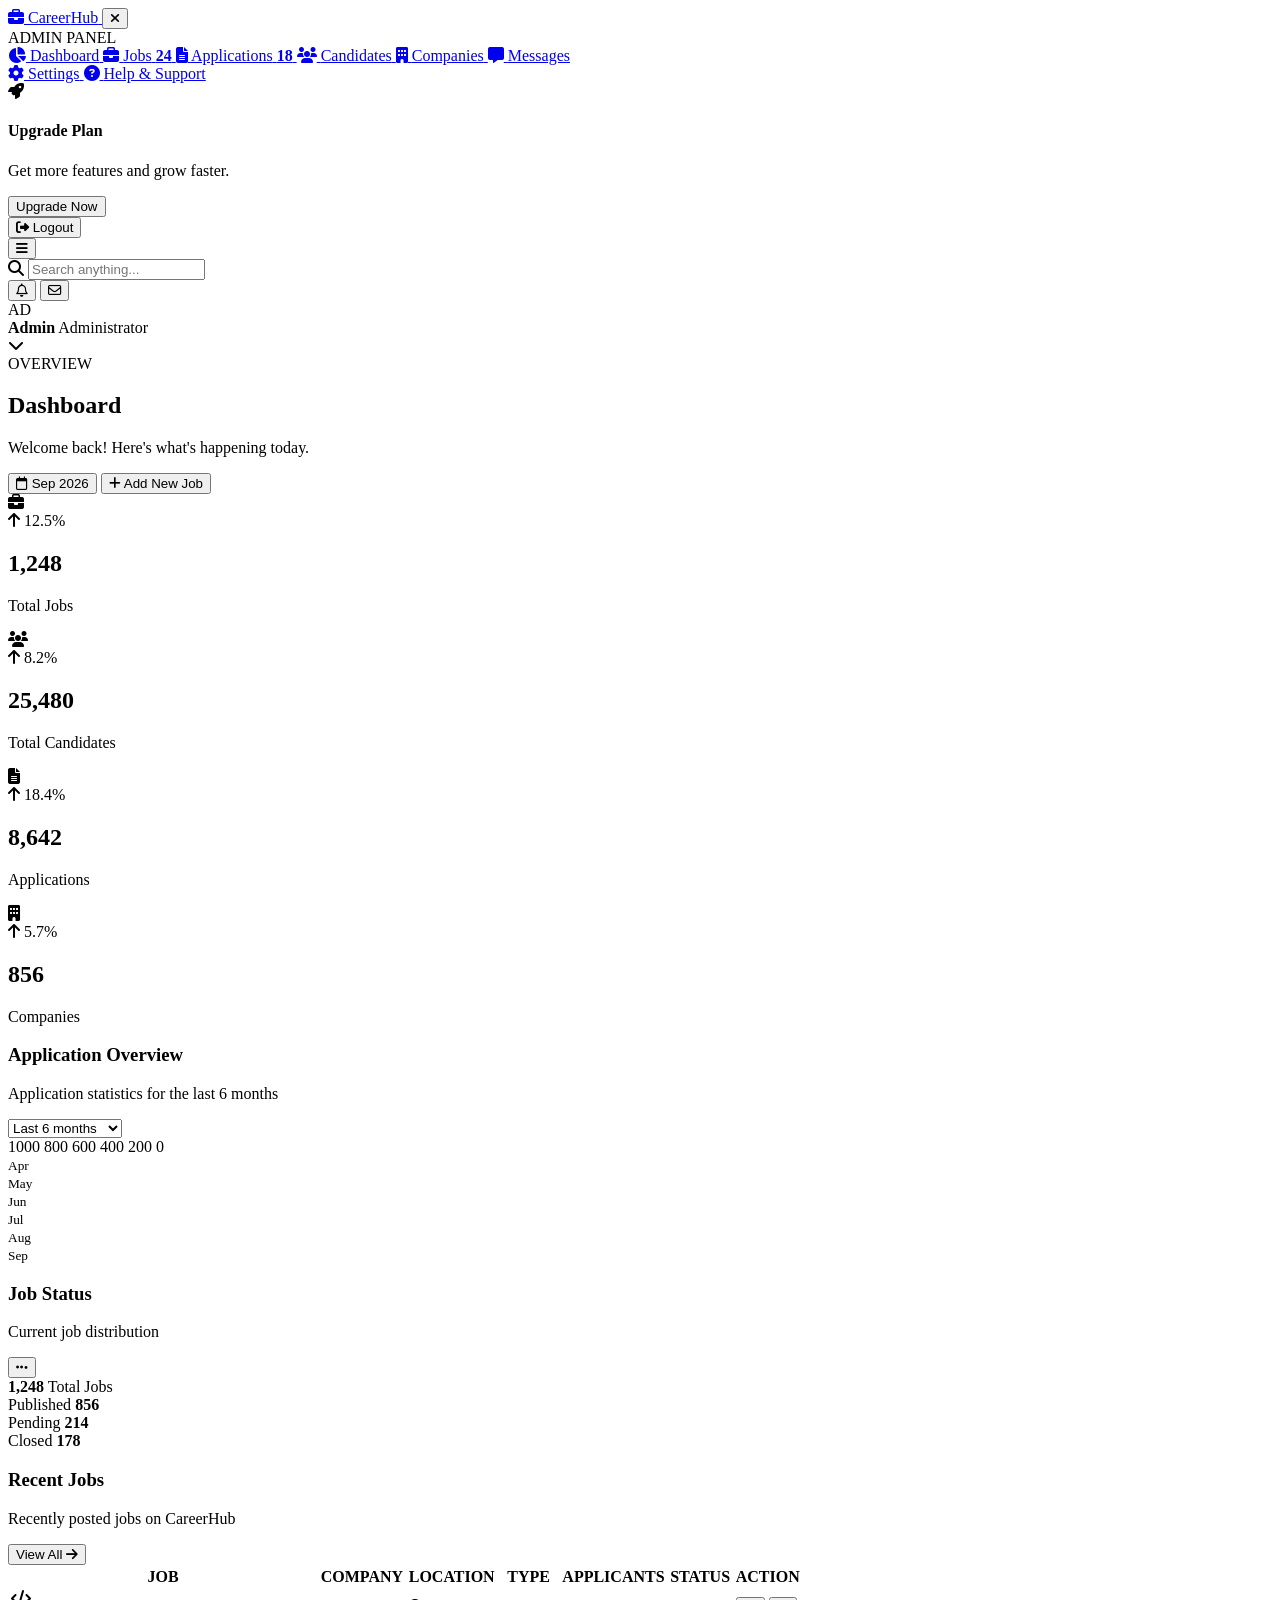
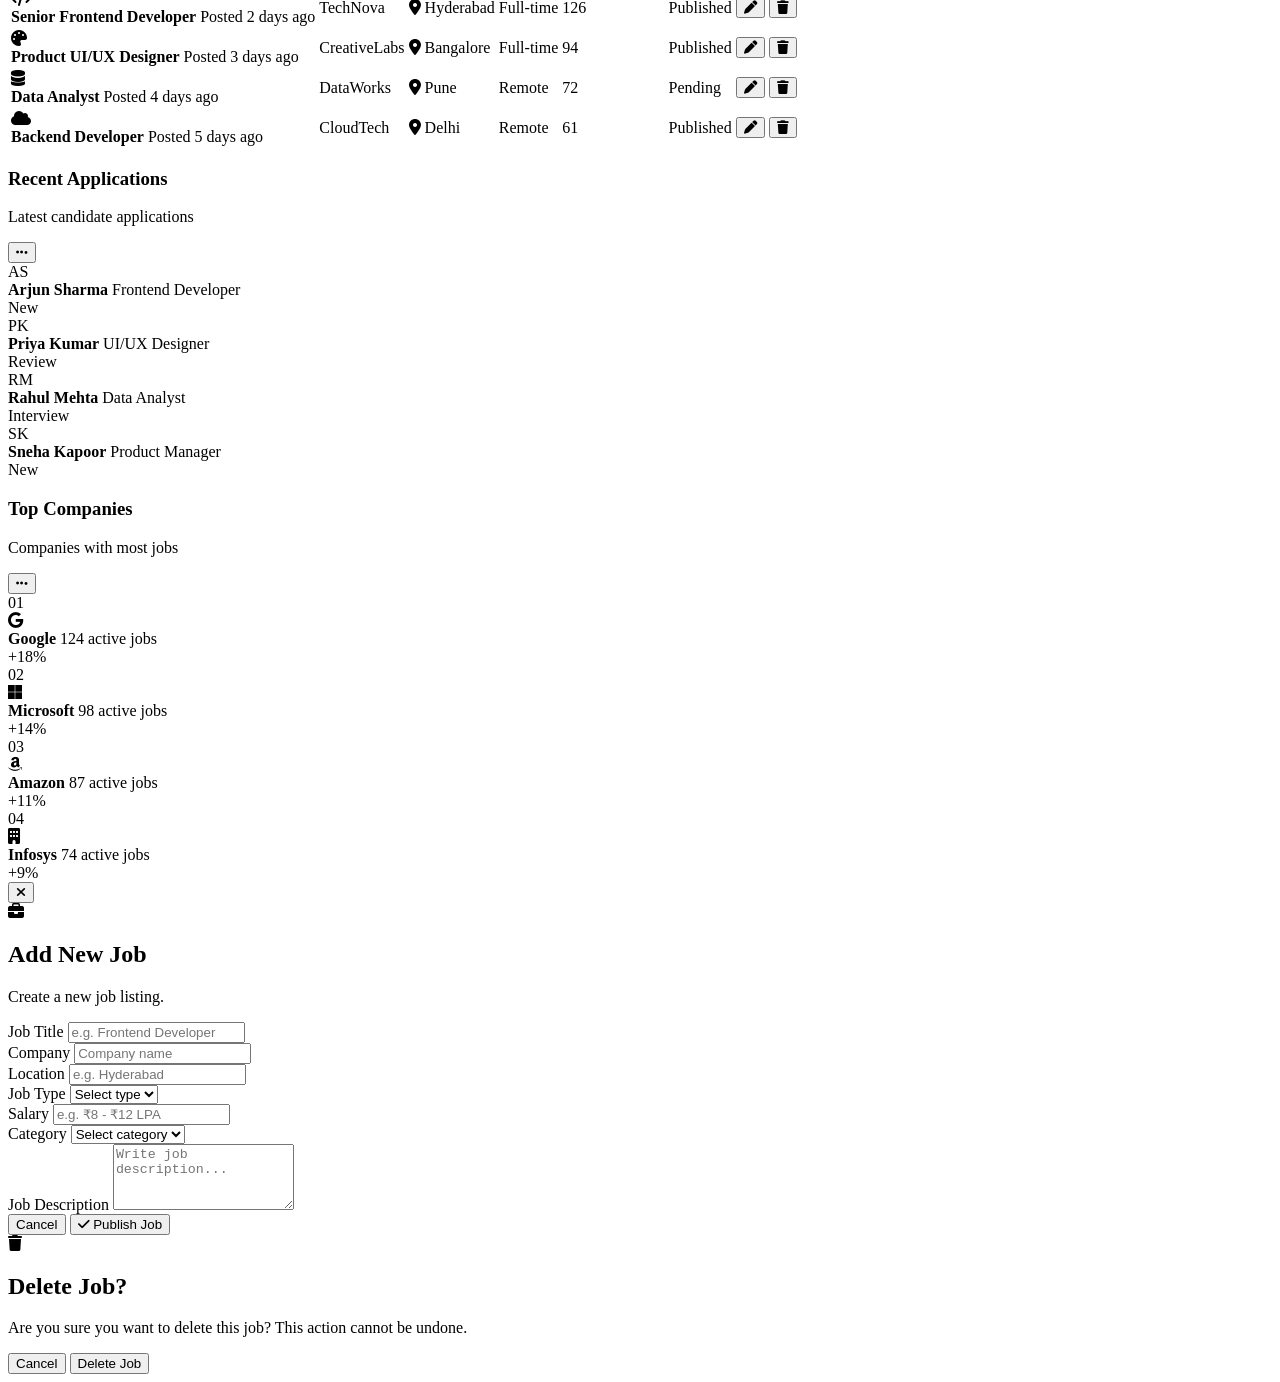
==== admin/index.html @ 3690ae1c "Create index.html Ad" ====
<!DOCTYPE html>
<html lang="en">
<head>
    <meta charset="UTF-8">
    <meta name="viewport" content="width=device-width, initial-scale=1.0">

    <title>CareerHub - Admin Panel</title>

    <link rel="stylesheet" href="admin.css">

    <link rel="preconnect" href="https://fonts.googleapis.com">
    <link rel="preconnect" href="https://fonts.gstatic.com" crossorigin>
    <link href="https://fonts.googleapis.com/css2?family=Inter:wght@400;500;600;700;800&display=swap" rel="stylesheet">

    <link rel="stylesheet"
          href="https://cdnjs.cloudflare.com/ajax/libs/font-awesome/6.5.2/css/all.min.css">
</head>

<body>

    <!-- SIDEBAR OVERLAY -->
    <div class="sidebar-overlay" id="sidebarOverlay"></div>

    <!-- ================= SIDEBAR ================= -->
    <aside class="sidebar" id="sidebar">

        <div class="sidebar-logo">
            <a href="#" class="logo">
                <span class="logo-icon">
                    <i class="fa-solid fa-briefcase"></i>
                </span>
                Career<span>Hub</span>
            </a>

            <button class="sidebar-close" id="sidebarClose">
                <i class="fa-solid fa-xmark"></i>
            </button>
        </div>

        <div class="admin-label">
            ADMIN PANEL
        </div>

        <nav class="sidebar-nav">

            <a href="#dashboard" class="nav-item active">
                <i class="fa-solid fa-chart-pie"></i>
                <span>Dashboard</span>
            </a>

            <a href="#jobs" class="nav-item">
                <i class="fa-solid fa-briefcase"></i>
                <span>Jobs</span>
                <b>24</b>
            </a>

            <a href="#applications" class="nav-item">
                <i class="fa-solid fa-file-lines"></i>
                <span>Applications</span>
                <b class="notification-count">18</b>
            </a>

            <a href="#candidates" class="nav-item">
                <i class="fa-solid fa-users"></i>
                <span>Candidates</span>
            </a>

            <a href="#companies" class="nav-item">
                <i class="fa-solid fa-building"></i>
                <span>Companies</span>
            </a>

            <a href="#messages" class="nav-item">
                <i class="fa-solid fa-message"></i>
                <span>Messages</span>
            </a>

            <div class="nav-divider"></div>

            <a href="#settings" class="nav-item">
                <i class="fa-solid fa-gear"></i>
                <span>Settings</span>
            </a>

            <a href="#" class="nav-item">
                <i class="fa-solid fa-circle-question"></i>
                <span>Help & Support</span>
            </a>

        </nav>

        <div class="sidebar-bottom">

            <div class="upgrade-card">
                <div class="upgrade-icon">
                    <i class="fa-solid fa-rocket"></i>
                </div>

                <h4>Upgrade Plan</h4>
                <p>Get more features and grow faster.</p>

                <button>Upgrade Now</button>
            </div>

            <button class="logout-btn" id="logoutBtn">
                <i class="fa-solid fa-right-from-bracket"></i>
                Logout
            </button>

        </div>

    </aside>


    <!-- ================= MAIN ================= -->
    <main class="main-content">

        <!-- TOPBAR -->
        <header class="topbar">

            <button class="menu-btn" id="menuBtn">
                <i class="fa-solid fa-bars"></i>
            </button>

            <div class="topbar-search">
                <i class="fa-solid fa-magnifying-glass"></i>
                <input
                    type="text"
                    id="globalSearch"
                    placeholder="Search anything...">
            </div>

            <div class="topbar-actions">

                <button class="icon-btn">
                    <i class="fa-regular fa-bell"></i>
                    <span class="notification-dot"></span>
                </button>

                <button class="icon-btn">
                    <i class="fa-regular fa-envelope"></i>
                </button>

                <div class="admin-profile">

                    <div class="admin-avatar">
                        AD
                    </div>

                    <div class="admin-info">
                        <strong>Admin</strong>
                        <span>Administrator</span>
                    </div>

                    <i class="fa-solid fa-chevron-down"></i>

                </div>

            </div>

        </header>


        <!-- ================= DASHBOARD ================= -->
        <section class="dashboard-page" id="dashboard">

            <div class="page-heading">

                <div>
                    <span class="page-label">OVERVIEW</span>
                    <h1>Dashboard</h1>
                    <p>Welcome back! Here's what's happening today.</p>
                </div>

                <div class="heading-actions">
                    <button class="outline-btn">
                        <i class="fa-regular fa-calendar"></i>
                        Sep 2026
                    </button>

                    <button class="primary-btn" id="addJobBtn">
                        <i class="fa-solid fa-plus"></i>
                        Add New Job
                    </button>
                </div>

            </div>


            <!-- ================= STATS ================= -->
            <div class="stats-grid">

                <div class="stat-card">

                    <div class="stat-top">
                        <div class="stat-icon purple">
                            <i class="fa-solid fa-briefcase"></i>
                        </div>

                        <span class="growth positive">
                            <i class="fa-solid fa-arrow-up"></i>
                            12.5%
                        </span>
                    </div>

                    <h2 id="totalJobs">1,248</h2>
                    <p>Total Jobs</p>

                    <div class="stat-progress">
                        <span style="width: 75%;"></span>
                    </div>

                </div>


                <div class="stat-card">

                    <div class="stat-top">
                        <div class="stat-icon blue">
                            <i class="fa-solid fa-users"></i>
                        </div>

                        <span class="growth positive">
                            <i class="fa-solid fa-arrow-up"></i>
                            8.2%
                        </span>
                    </div>

                    <h2>25,480</h2>
                    <p>Total Candidates</p>

                    <div class="stat-progress">
                        <span style="width: 68%;"></span>
                    </div>

                </div>


                <div class="stat-card">

                    <div class="stat-top">
                        <div class="stat-icon orange">
                            <i class="fa-solid fa-file-lines"></i>
                        </div>

                        <span class="growth positive">
                            <i class="fa-solid fa-arrow-up"></i>
                            18.4%
                        </span>
                    </div>

                    <h2>8,642</h2>
                    <p>Applications</p>

                    <div class="stat-progress">
                        <span style="width: 82%;"></span>
                    </div>

                </div>


                <div class="stat-card">

                    <div class="stat-top">
                        <div class="stat-icon green">
                            <i class="fa-solid fa-building"></i>
                        </div>

                        <span class="growth positive">
                            <i class="fa-solid fa-arrow-up"></i>
                            5.7%
                        </span>
                    </div>

                    <h2>856</h2>
                    <p>Companies</p>

                    <div class="stat-progress">
                        <span style="width: 58%;"></span>
                    </div>

                </div>

            </div>


            <!-- ================= ANALYTICS ================= -->
            <div class="analytics-grid">

                <div class="panel chart-panel">

                    <div class="panel-header">

                        <div>
                            <h3>Application Overview</h3>
                            <p>Application statistics for the last 6 months</p>
                        </div>

                        <select id="chartFilter">
                            <option>Last 6 months</option>
                            <option>Last 12 months</option>
                            <option>This year</option>
                        </select>

                    </div>

                    <div class="chart">

                        <div class="chart-y">
                            <span>1000</span>
                            <span>800</span>
                            <span>600</span>
                            <span>400</span>
                            <span>200</span>
                            <span>0</span>
                        </div>

                        <div class="chart-area">

                            <div class="chart-lines">
                                <span></span>
                                <span></span>
                                <span></span>
                                <span></span>
                                <span></span>
                                <span></span>
                            </div>

                            <div class="bars">

                                <div class="bar-group">
                                    <div class="bar" style="height: 42%;"></div>
                                    <small>Apr</small>
                                </div>

                                <div class="bar-group">
                                    <div class="bar" style="height: 57%;"></div>
                                    <small>May</small>
                                </div>

                                <div class="bar-group">
                                    <div class="bar" style="height: 48%;"></div>
                                    <small>Jun</small>
                                </div>

                                <div class="bar-group">
                                    <div class="bar" style="height: 72%;"></div>
                                    <small>Jul</small>
                                </div>

                                <div class="bar-group">
                                    <div class="bar" style="height: 66%;"></div>
                                    <small>Aug</small>
                                </div>

                                <div class="bar-group">
                                    <div class="bar active-bar" style="height: 84%;"></div>
                                    <small>Sep</small>
                                </div>

                            </div>

                        </div>

                    </div>

                </div>


                <!-- JOB STATUS -->
                <div class="panel status-panel">

                    <div class="panel-header">
                        <div>
                            <h3>Job Status</h3>
                            <p>Current job distribution</p>
                        </div>

                        <button class="more-btn">
                            <i class="fa-solid fa-ellipsis"></i>
                        </button>
                    </div>

                    <div class="donut-wrapper">

                        <div class="donut">
                            <div class="donut-center">
                                <strong>1,248</strong>
                                <span>Total Jobs</span>
                            </div>
                        </div>

                    </div>

                    <div class="status-list">

                        <div>
                            <span>
                                <i class="status-dot published"></i>
                                Published
                            </span>
                            <strong>856</strong>
                        </div>

                        <div>
                            <span>
                                <i class="status-dot pending"></i>
                                Pending
                            </span>
                            <strong>214</strong>
                        </div>

                        <div>
                            <span>
                                <i class="status-dot closed"></i>
                                Closed
                            </span>
                            <strong>178</strong>
                        </div>

                    </div>

                </div>

            </div>


            <!-- ================= RECENT JOBS ================= -->
            <div class="panel recent-jobs" id="jobs">

                <div class="panel-header">

                    <div>
                        <h3>Recent Jobs</h3>
                        <p>Recently posted jobs on CareerHub</p>
                    </div>

                    <button class="view-all-btn" id="viewAllJobs">
                        View All
                        <i class="fa-solid fa-arrow-right"></i>
                    </button>

                </div>

                <div class="table-wrapper">

                    <table>

                        <thead>
                            <tr>
                                <th>JOB</th>
                                <th>COMPANY</th>
                                <th>LOCATION</th>
                                <th>TYPE</th>
                                <th>APPLICANTS</th>
                                <th>STATUS</th>
                                <th>ACTION</th>
                            </tr>
                        </thead>

                        <tbody id="jobsTableBody">

                            <tr>
                                <td>
                                    <div class="job-cell">
                                        <div class="table-logo purple-logo">
                                            <i class="fa-solid fa-code"></i>
                                        </div>

                                        <div>
                                            <strong>Senior Frontend Developer</strong>
                                            <span>Posted 2 days ago</span>
                                        </div>
                                    </div>
                                </td>

                                <td>TechNova</td>
                                <td>
                                    <i class="fa-solid fa-location-dot table-icon"></i>
                                    Hyderabad
                                </td>

                                <td>
                                    <span class="type-badge fulltime">
                                        Full-time
                                    </span>
                                </td>

                                <td>126</td>

                                <td>
                                    <span class="status-badge published-badge">
                                        Published
                                    </span>
                                </td>

                                <td>
                                    <div class="action-buttons">
                                        <button class="edit-btn">
                                            <i class="fa-solid fa-pen"></i>
                                        </button>

                                        <button class="delete-btn">
                                            <i class="fa-solid fa-trash"></i>
                                        </button>
                                    </div>
                                </td>
                            </tr>


                            <tr>
                                <td>
                                    <div class="job-cell">
                                        <div class="table-logo orange-logo">
                                            <i class="fa-solid fa-palette"></i>
                                        </div>

                                        <div>
                                            <strong>Product UI/UX Designer</strong>
                                            <span>Posted 3 days ago</span>
                                        </div>
                                    </div>
                                </td>

                                <td>CreativeLabs</td>
                                <td>
                                    <i class="fa-solid fa-location-dot table-icon"></i>
                                    Bangalore
                                </td>

                                <td>
                                    <span class="type-badge fulltime">
                                        Full-time
                                    </span>
                                </td>

                                <td>94</td>

                                <td>
                                    <span class="status-badge published-badge">
                                        Published
                                    </span>
                                </td>

                                <td>
                                    <div class="action-buttons">
                                        <button class="edit-btn">
                                            <i class="fa-solid fa-pen"></i>
                                        </button>

                                        <button class="delete-btn">
                                            <i class="fa-solid fa-trash"></i>
                                        </button>
                                    </div>
                                </td>
                            </tr>


                            <tr>
                                <td>
                                    <div class="job-cell">
                                        <div class="table-logo blue-logo">
                                            <i class="fa-solid fa-database"></i>
                                        </div>

                                        <div>
                                            <strong>Data Analyst</strong>
                                            <span>Posted 4 days ago</span>
                                        </div>
                                    </div>
                                </td>

                                <td>DataWorks</td>
                                <td>
                                    <i class="fa-solid fa-location-dot table-icon"></i>
                                    Pune
                                </td>

                                <td>
                                    <span class="type-badge remote">
                                        Remote
                                    </span>
                                </td>

                                <td>72</td>

                                <td>
                                    <span class="status-badge pending-badge">
                                        Pending
                                    </span>
                                </td>

                                <td>
                                    <div class="action-buttons">
                                        <button class="edit-btn">
                                            <i class="fa-solid fa-pen"></i>
                                        </button>

                                        <button class="delete-btn">
                                            <i class="fa-solid fa-trash"></i>
                                        </button>
                                    </div>
                                </td>
                            </tr>


                            <tr>
                                <td>
                                    <div class="job-cell">
                                        <div class="table-logo green-logo">
                                            <i class="fa-solid fa-cloud"></i>
                                        </div>

                                        <div>
                                            <strong>Backend Developer</strong>
                                            <span>Posted 5 days ago</span>
                                        </div>
                                    </div>
                                </td>

                                <td>CloudTech</td>
                                <td>
                                    <i class="fa-solid fa-location-dot table-icon"></i>
                                    Delhi
                                </td>

                                <td>
                                    <span class="type-badge remote">
                                        Remote
                                    </span>
                                </td>

                                <td>61</td>

                                <td>
                                    <span class="status-badge published-badge">
                                        Published
                                    </span>
                                </td>

                                <td>
                                    <div class="action-buttons">
                                        <button class="edit-btn">
                                            <i class="fa-solid fa-pen"></i>
                                        </button>

                                        <button class="delete-btn">
                                            <i class="fa-solid fa-trash"></i>
                                        </button>
                                    </div>
                                </td>
                            </tr>

                        </tbody>

                    </table>

                </div>

            </div>


            <!-- ================= BOTTOM GRID ================= -->
            <div class="bottom-grid">

                <!-- APPLICATIONS -->
                <div class="panel applications-panel" id="applications">

                    <div class="panel-header">
                        <div>
                            <h3>Recent Applications</h3>
                            <p>Latest candidate applications</p>
                        </div>

                        <button class="more-btn">
                            <i class="fa-solid fa-ellipsis"></i>
                        </button>
                    </div>

                    <div class="application-list">

                        <div class="application-item">

                            <div class="candidate-avatar avatar-one">
                                AS
                            </div>

                            <div class="candidate-info">
                                <strong>Arjun Sharma</strong>
                                <span>Frontend Developer</span>
                            </div>

                            <span class="application-status new">
                                New
                            </span>

                        </div>


                        <div class="application-item">

                            <div class="candidate-avatar avatar-two">
                                PK
                            </div>

                            <div class="candidate-info">
                                <strong>Priya Kumar</strong>
                                <span>UI/UX Designer</span>
                            </div>

                            <span class="application-status review">
                                Review
                            </span>

                        </div>


                        <div class="application-item">

                            <div class="candidate-avatar avatar-three">
                                RM
                            </div>

                            <div class="candidate-info">
                                <strong>Rahul Mehta</strong>
                                <span>Data Analyst</span>
                            </div>

                            <span class="application-status interview">
                                Interview
                            </span>

                        </div>


                        <div class="application-item">

                            <div class="candidate-avatar avatar-four">
                                SK
                            </div>

                            <div class="candidate-info">
                                <strong>Sneha Kapoor</strong>
                                <span>Product Manager</span>
                            </div>

                            <span class="application-status new">
                                New
                            </span>

                        </div>

                    </div>

                </div>


                <!-- TOP COMPANIES -->
                <div class="panel companies-panel" id="companies">

                    <div class="panel-header">
                        <div>
                            <h3>Top Companies</h3>
                            <p>Companies with most jobs</p>
                        </div>

                        <button class="more-btn">
                            <i class="fa-solid fa-ellipsis"></i>
                        </button>
                    </div>

                    <div class="company-ranking">

                        <div class="company-rank">
                            <span class="rank-number">01</span>

                            <div class="rank-logo">
                                <i class="fa-brands fa-google"></i>
                            </div>

                            <div class="rank-info">
                                <strong>Google</strong>
                                <span>124 active jobs</span>
                            </div>

                            <div class="rank-growth">
                                +18%
                            </div>
                        </div>


                        <div class="company-rank">
                            <span class="rank-number">02</span>

                            <div class="rank-logo microsoft">
                                <i class="fa-brands fa-microsoft"></i>
                            </div>

                            <div class="rank-info">
                                <strong>Microsoft</strong>
                                <span>98 active jobs</span>
                            </div>

                            <div class="rank-growth">
                                +14%
                            </div>
                        </div>


                        <div class="company-rank">
                            <span class="rank-number">03</span>

                            <div class="rank-logo amazon-logo">
                                <i class="fa-brands fa-amazon"></i>
                            </div>

                            <div class="rank-info">
                                <strong>Amazon</strong>
                                <span>87 active jobs</span>
                            </div>

                            <div class="rank-growth">
                                +11%
                            </div>
                        </div>


                        <div class="company-rank">
                            <span class="rank-number">04</span>

                            <div class="rank-logo">
                                <i class="fa-solid fa-building"></i>
                            </div>

                            <div class="rank-info">
                                <strong>Infosys</strong>
                                <span>74 active jobs</span>
                            </div>

                            <div class="rank-growth">
                                +9%
                            </div>
                        </div>

                    </div>

                </div>

            </div>

        </section>

    </main>


    <!-- ================= ADD JOB MODAL ================= -->
    <div class="modal-overlay" id="jobModal">

        <div class="modal">

            <button class="modal-close" id="modalClose">
                <i class="fa-solid fa-xmark"></i>
            </button>

            <div class="modal-header">
                <div class="modal-icon">
                    <i class="fa-solid fa-briefcase"></i>
                </div>

                <div>
                    <h2>Add New Job</h2>
                    <p>Create a new job listing.</p>
                </div>
            </div>


            <form id="jobForm">

                <div class="form-row">

                    <div class="form-group">
                        <label>Job Title</label>
                        <input
                            type="text"
                            id="jobTitle"
                            placeholder="e.g. Frontend Developer"
                            required>
                    </div>

                    <div class="form-group">
                        <label>Company</label>
                        <input
                            type="text"
                            id="jobCompany"
                            placeholder="Company name"
                            required>
                    </div>

                </div>


                <div class="form-row">

                    <div class="form-group">
                        <label>Location</label>
                        <input
                            type="text"
                            id="jobLocation"
                            placeholder="e.g. Hyderabad"
                            required>
                    </div>

                    <div class="form-group">
                        <label>Job Type</label>

                        <select id="jobType" required>
                            <option value="">Select type</option>
                            <option>Full-time</option>
                            <option>Part-time</option>
                            <option>Remote</option>
                            <option>Internship</option>
                        </select>
                    </div>

                </div>


                <div class="form-row">

                    <div class="form-group">
                        <label>Salary</label>
                        <input
                            type="text"
                            id="jobSalary"
                            placeholder="e.g. ₹8 - ₹12 LPA"
                            required>
                    </div>

                    <div class="form-group">
                        <label>Category</label>

                        <select id="jobCategory" required>
                            <option value="">Select category</option>
                            <option>Technology</option>
                            <option>Design</option>
                            <option>Marketing</option>
                            <option>Finance</option>
                            <option>Healthcare</option>
                            <option>Sales</option>
                        </select>
                    </div>

                </div>


                <div class="form-group">
                    <label>Job Description</label>
                    <textarea
                        id="jobDescription"
                        rows="4"
                        placeholder="Write job description..."
                        required></textarea>
                </div>


                <div class="form-actions">

                    <button type="button" class="cancel-btn" id="cancelJob">
                        Cancel
                    </button>

                    <button type="submit" class="save-btn">
                        <i class="fa-solid fa-check"></i>
                        Publish Job
                    </button>

                </div>

            </form>

        </div>

    </div>


    <!-- ================= DELETE MODAL ================= -->
    <div class="modal-overlay" id="deleteModal">

        <div class="delete-modal">

            <div class="delete-icon">
                <i class="fa-solid fa-trash"></i>
            </div>

            <h2>Delete Job?</h2>

            <p>
                Are you sure you want to delete this job?
                This action cannot be undone.
            </p>

            <div class="delete-actions">
                <button id="cancelDelete">
                    Cancel
                </button>

                <button id="confirmDelete">
                    Delete Job
                </button>
            </div>

        </div>

    </div>


    <script src="admin.js"></script>

</body>
</html>
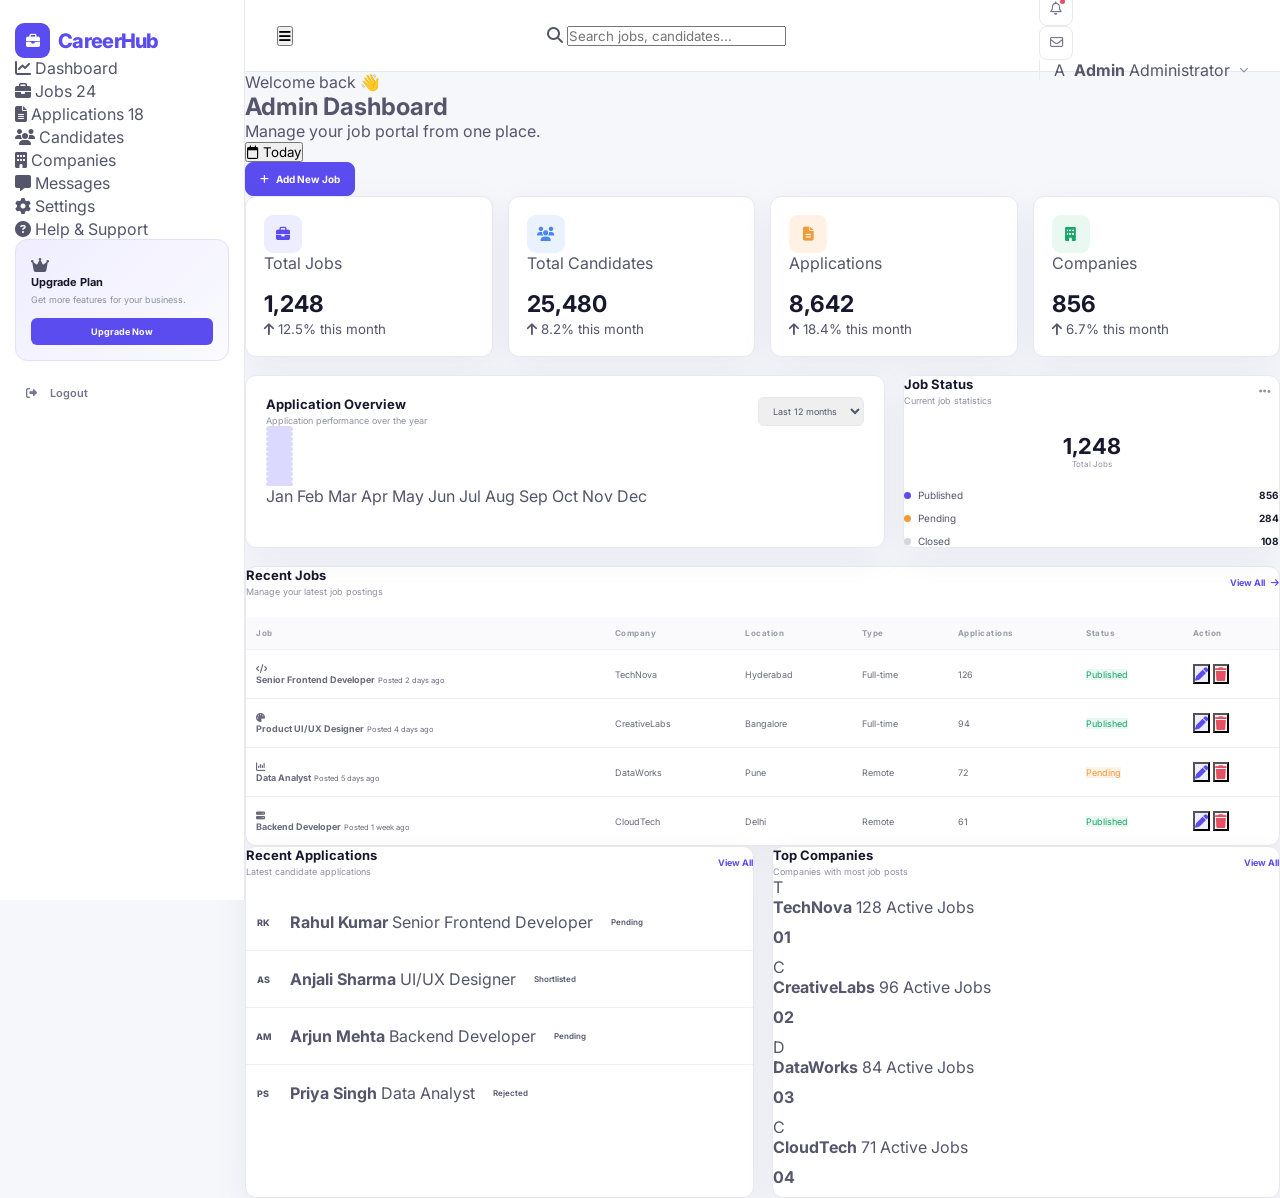
==== commit 72e3ed41: "Create index.html Ad" ====
--- a/admin/index.html
+++ b/admin/index.html
@@ -6,131 +6,111 @@
 
     <title>CareerHub - Admin Panel</title>
 
-    <link rel="stylesheet" href="admin.css">
+    <link rel="stylesheet" href="./admin.css">
 
     <link rel="preconnect" href="https://fonts.googleapis.com">
     <link rel="preconnect" href="https://fonts.gstatic.com" crossorigin>
     <link href="https://fonts.googleapis.com/css2?family=Inter:wght@400;500;600;700;800&display=swap" rel="stylesheet">
 
-    <link rel="stylesheet"
-          href="https://cdnjs.cloudflare.com/ajax/libs/font-awesome/6.5.2/css/all.min.css">
+    <link
+        rel="stylesheet"
+        href="https://cdnjs.cloudflare.com/ajax/libs/font-awesome/6.5.2/css/all.min.css"
+    >
 </head>
 
 <body>
 
-    <!-- SIDEBAR OVERLAY -->
-    <div class="sidebar-overlay" id="sidebarOverlay"></div>
-
-    <!-- ================= SIDEBAR ================= -->
+    <!-- Sidebar -->
     <aside class="sidebar" id="sidebar">
 
-        <div class="sidebar-logo">
-            <a href="#" class="logo">
-                <span class="logo-icon">
-                    <i class="fa-solid fa-briefcase"></i>
-                </span>
-                Career<span>Hub</span>
-            </a>
-
-            <button class="sidebar-close" id="sidebarClose">
-                <i class="fa-solid fa-xmark"></i>
-            </button>
+        <div class="logo">
+            <div class="logo-icon">
+                <i class="fa-solid fa-briefcase"></i>
+            </div>
+            <span>CareerHub</span>
         </div>
 
-        <div class="admin-label">
-            ADMIN PANEL
-        </div>
-
         <nav class="sidebar-nav">
 
-            <a href="#dashboard" class="nav-item active">
-                <i class="fa-solid fa-chart-pie"></i>
+            <a href="#" class="nav-link active">
+                <i class="fa-solid fa-chart-line"></i>
                 <span>Dashboard</span>
             </a>
 
-            <a href="#jobs" class="nav-item">
+            <a href="#jobs" class="nav-link">
                 <i class="fa-solid fa-briefcase"></i>
                 <span>Jobs</span>
-                <b>24</b>
+                <span class="nav-count">24</span>
             </a>
 
-            <a href="#applications" class="nav-item">
+            <a href="#applications" class="nav-link">
                 <i class="fa-solid fa-file-lines"></i>
                 <span>Applications</span>
-                <b class="notification-count">18</b>
+                <span class="nav-count">18</span>
             </a>
 
-            <a href="#candidates" class="nav-item">
+            <a href="#candidates" class="nav-link">
                 <i class="fa-solid fa-users"></i>
                 <span>Candidates</span>
             </a>
 
-            <a href="#companies" class="nav-item">
+            <a href="#companies" class="nav-link">
                 <i class="fa-solid fa-building"></i>
                 <span>Companies</span>
             </a>
 
-            <a href="#messages" class="nav-item">
+            <a href="#messages" class="nav-link">
                 <i class="fa-solid fa-message"></i>
                 <span>Messages</span>
             </a>
 
-            <div class="nav-divider"></div>
-
-            <a href="#settings" class="nav-item">
+            <a href="#settings" class="nav-link">
                 <i class="fa-solid fa-gear"></i>
                 <span>Settings</span>
             </a>
 
-            <a href="#" class="nav-item">
+            <a href="#help" class="nav-link">
                 <i class="fa-solid fa-circle-question"></i>
                 <span>Help & Support</span>
             </a>
 
         </nav>
 
-        <div class="sidebar-bottom">
-
-            <div class="upgrade-card">
-                <div class="upgrade-icon">
-                    <i class="fa-solid fa-rocket"></i>
-                </div>
-
-                <h4>Upgrade Plan</h4>
-                <p>Get more features and grow faster.</p>
-
-                <button>Upgrade Now</button>
-            </div>
-
-            <button class="logout-btn" id="logoutBtn">
-                <i class="fa-solid fa-right-from-bracket"></i>
-                Logout
-            </button>
-
+        <div class="upgrade-card">
+            <i class="fa-solid fa-crown"></i>
+            <h4>Upgrade Plan</h4>
+            <p>Get more features for your business.</p>
+            <button>Upgrade Now</button>
         </div>
 
+        <button class="logout-btn" id="logoutBtn">
+            <i class="fa-solid fa-right-from-bracket"></i>
+            Logout
+        </button>
+
     </aside>
 
 
-    <!-- ================= MAIN ================= -->
+    <!-- Main Content -->
     <main class="main-content">
 
-        <!-- TOPBAR -->
+        <!-- Topbar -->
         <header class="topbar">
 
-            <button class="menu-btn" id="menuBtn">
+            <button class="mobile-menu" id="mobileMenu">
                 <i class="fa-solid fa-bars"></i>
             </button>
 
-            <div class="topbar-search">
+            <div class="top-search">
                 <i class="fa-solid fa-magnifying-glass"></i>
                 <input
                     type="text"
                     id="globalSearch"
-                    placeholder="Search anything...">
-            </div>
-
-            <div class="topbar-actions">
+                    placeholder="Search jobs, candidates..."
+                >
+            </div>
+
+            <div class="topbar-right">
 
                 <button class="icon-btn">
                     <i class="fa-regular fa-bell"></i>
@@ -142,18 +122,14 @@
                 </button>
 
                 <div class="admin-profile">
-
-                    <div class="admin-avatar">
-                        AD
-                    </div>
-
-                    <div class="admin-info">
+                    <div class="profile-avatar">A</div>
+
+                    <div class="profile-info">
                         <strong>Admin</strong>
                         <span>Administrator</span>
                     </div>
 
                     <i class="fa-solid fa-chevron-down"></i>
-
                 </div>
 
             </div>
@@ -161,130 +137,104 @@
         </header>
 
 
-        <!-- ================= DASHBOARD ================= -->
-        <section class="dashboard-page" id="dashboard">
-
-            <div class="page-heading">
+        <!-- Dashboard -->
+        <section class="dashboard">
+
+            <div class="page-header">
 
                 <div>
-                    <span class="page-label">OVERVIEW</span>
-                    <h1>Dashboard</h1>
-                    <p>Welcome back! Here's what's happening today.</p>
-                </div>
-
-                <div class="heading-actions">
-                    <button class="outline-btn">
+                    <span class="welcome-text">Welcome back 👋</span>
+                    <h1>Admin Dashboard</h1>
+                    <p>Manage your job portal from one place.</p>
+                </div>
+
+                <div class="header-actions">
+
+                    <button class="calendar-btn">
                         <i class="fa-regular fa-calendar"></i>
-                        Sep 2026
+                        Today
                     </button>
 
                     <button class="primary-btn" id="addJobBtn">
                         <i class="fa-solid fa-plus"></i>
                         Add New Job
                     </button>
-                </div>
-
-            </div>
-
-
-            <!-- ================= STATS ================= -->
+
+                </div>
+
+            </div>
+
+
+            <!-- Stats -->
             <div class="stats-grid">
 
                 <div class="stat-card">
-
-                    <div class="stat-top">
-                        <div class="stat-icon purple">
-                            <i class="fa-solid fa-briefcase"></i>
-                        </div>
-
-                        <span class="growth positive">
+                    <div class="stat-icon purple">
+                        <i class="fa-solid fa-briefcase"></i>
+                    </div>
+
+                    <div>
+                        <span>Total Jobs</span>
+                        <h2 id="totalJobs">1,248</h2>
+                        <small class="positive">
                             <i class="fa-solid fa-arrow-up"></i>
-                            12.5%
-                        </span>
-                    </div>
-
-                    <h2 id="totalJobs">1,248</h2>
-                    <p>Total Jobs</p>
-
-                    <div class="stat-progress">
-                        <span style="width: 75%;"></span>
-                    </div>
-
+                            12.5% this month
+                        </small>
+                    </div>
                 </div>
 
 
                 <div class="stat-card">
-
-                    <div class="stat-top">
-                        <div class="stat-icon blue">
-                            <i class="fa-solid fa-users"></i>
-                        </div>
-
-                        <span class="growth positive">
+                    <div class="stat-icon blue">
+                        <i class="fa-solid fa-users"></i>
+                    </div>
+
+                    <div>
+                        <span>Total Candidates</span>
+                        <h2>25,480</h2>
+                        <small class="positive">
                             <i class="fa-solid fa-arrow-up"></i>
-                            8.2%
-                        </span>
-                    </div>
-
-                    <h2>25,480</h2>
-                    <p>Total Candidates</p>
-
-                    <div class="stat-progress">
-                        <span style="width: 68%;"></span>
-                    </div>
-
+                            8.2% this month
+                        </small>
+                    </div>
                 </div>
 
 
                 <div class="stat-card">
-
-                    <div class="stat-top">
-                        <div class="stat-icon orange">
-                            <i class="fa-solid fa-file-lines"></i>
-                        </div>
-
-                        <span class="growth positive">
+                    <div class="stat-icon orange">
+                        <i class="fa-solid fa-file-lines"></i>
+                    </div>
+
+                    <div>
+                        <span>Applications</span>
+                        <h2>8,642</h2>
+                        <small class="positive">
                             <i class="fa-solid fa-arrow-up"></i>
-                            18.4%
-                        </span>
-                    </div>
-
-                    <h2>8,642</h2>
-                    <p>Applications</p>
-
-                    <div class="stat-progress">
-                        <span style="width: 82%;"></span>
-                    </div>
-
+                            18.4% this month
+                        </small>
+                    </div>
                 </div>
 
 
                 <div class="stat-card">
-
-                    <div class="stat-top">
-                        <div class="stat-icon green">
-                            <i class="fa-solid fa-building"></i>
-                        </div>
-
-                        <span class="growth positive">
+                    <div class="stat-icon green">
+                        <i class="fa-solid fa-building"></i>
+                    </div>
+
+                    <div>
+                        <span>Companies</span>
+                        <h2>856</h2>
+                        <small class="positive">
                             <i class="fa-solid fa-arrow-up"></i>
-                            5.7%
-                        </span>
-                    </div>
-
-                    <h2>856</h2>
-                    <p>Companies</p>
-
-                    <div class="stat-progress">
-                        <span style="width: 58%;"></span>
-                    </div>
-
-                </div>
-
-            </div>
-
-
-            <!-- ================= ANALYTICS ================= -->
+                            6.7% this month
+                        </small>
+                    </div>
+                </div>
+
+            </div>
+
+
+            <!-- Analytics -->
             <div class="analytics-grid">
 
                 <div class="panel chart-panel">
@@ -293,87 +243,61 @@
 
                         <div>
                             <h3>Application Overview</h3>
-                            <p>Application statistics for the last 6 months</p>
+                            <p>Application performance over the year</p>
                         </div>
 
                         <select id="chartFilter">
-                            <option>Last 6 months</option>
-                            <option>Last 12 months</option>
-                            <option>This year</option>
+                            <option value="12">Last 12 months</option>
+                            <option value="6">Last 6 months</option>
+                            <option value="3">Last 3 months</option>
                         </select>
 
                     </div>
 
-                    <div class="chart">
-
-                        <div class="chart-y">
-                            <span>1000</span>
-                            <span>800</span>
-                            <span>600</span>
-                            <span>400</span>
-                            <span>200</span>
-                            <span>0</span>
-                        </div>
-
-                        <div class="chart-area">
-
-                            <div class="chart-lines">
-                                <span></span>
-                                <span></span>
-                                <span></span>
-                                <span></span>
-                                <span></span>
-                                <span></span>
-                            </div>
-
-                            <div class="bars">
-
-                                <div class="bar-group">
-                                    <div class="bar" style="height: 42%;"></div>
-                                    <small>Apr</small>
-                                </div>
-
-                                <div class="bar-group">
-                                    <div class="bar" style="height: 57%;"></div>
-                                    <small>May</small>
-                                </div>
-
-                                <div class="bar-group">
-                                    <div class="bar" style="height: 48%;"></div>
-                                    <small>Jun</small>
-                                </div>
-
-                                <div class="bar-group">
-                                    <div class="bar" style="height: 72%;"></div>
-                                    <small>Jul</small>
-                                </div>
-
-                                <div class="bar-group">
-                                    <div class="bar" style="height: 66%;"></div>
-                                    <small>Aug</small>
-                                </div>
-
-                                <div class="bar-group">
-                                    <div class="bar active-bar" style="height: 84%;"></div>
-                                    <small>Sep</small>
-                                </div>
-
-                            </div>
-
-                        </div>
-
-                    </div>
-
-                </div>
-
-
-                <!-- JOB STATUS -->
-                <div class="panel status-panel">
+                    <div class="bar-chart">
+
+                        <div class="chart-bars">
+                            <div class="bar" style="height:45%"></div>
+                            <div class="bar" style="height:60%"></div>
+                            <div class="bar" style="height:52%"></div>
+                            <div class="bar" style="height:75%"></div>
+                            <div class="bar" style="height:65%"></div>
+                            <div class="bar" style="height:85%"></div>
+                            <div class="bar" style="height:70%"></div>
+                            <div class="bar" style="height:92%"></div>
+                            <div class="bar" style="height:78%"></div>
+                            <div class="bar" style="height:88%"></div>
+                            <div class="bar" style="height:96%"></div>
+                            <div class="bar" style="height:82%"></div>
+                        </div>
+
+                        <div class="chart-labels">
+                            <span>Jan</span>
+                            <span>Feb</span>
+                            <span>Mar</span>
+                            <span>Apr</span>
+                            <span>May</span>
+                            <span>Jun</span>
+                            <span>Jul</span>
+                            <span>Aug</span>
+                            <span>Sep</span>
+                            <span>Oct</span>
+                            <span>Nov</span>
+                            <span>Dec</span>
+                        </div>
+
+                    </div>
+
+                </div>
+
+
+                <!-- Job Status -->
+                <div class="panel">
 
                     <div class="panel-header">
                         <div>
                             <h3>Job Status</h3>
-                            <p>Current job distribution</p>
+                            <p>Current job statistics</p>
                         </div>
 
                         <button class="more-btn">
@@ -383,7 +307,7 @@
 
                     <div class="donut-wrapper">
 
-                        <div class="donut">
+                        <div class="donut-chart">
                             <div class="donut-center">
                                 <strong>1,248</strong>
                                 <span>Total Jobs</span>
@@ -407,7 +331,7 @@
                                 <i class="status-dot pending"></i>
                                 Pending
                             </span>
-                            <strong>214</strong>
+                            <strong>284</strong>
                         </div>
 
                         <div>
@@ -415,87 +339,78 @@
                                 <i class="status-dot closed"></i>
                                 Closed
                             </span>
-                            <strong>178</strong>
-                        </div>
-
-                    </div>
-
-                </div>
-
-            </div>
-
-
-            <!-- ================= RECENT JOBS ================= -->
-            <div class="panel recent-jobs" id="jobs">
+                            <strong>108</strong>
+                        </div>
+
+                    </div>
+
+                </div>
+
+            </div>
+
+
+            <!-- Recent Jobs -->
+            <div class="panel jobs-panel" id="jobs">
 
                 <div class="panel-header">
 
                     <div>
                         <h3>Recent Jobs</h3>
-                        <p>Recently posted jobs on CareerHub</p>
-                    </div>
-
-                    <button class="view-all-btn" id="viewAllJobs">
+                        <p>Manage your latest job postings</p>
+                    </div>
+
+                    <button class="view-all-btn">
                         View All
                         <i class="fa-solid fa-arrow-right"></i>
                     </button>
 
                 </div>
 
+
                 <div class="table-wrapper">
 
                     <table>
 
                         <thead>
                             <tr>
-                                <th>JOB</th>
-                                <th>COMPANY</th>
-                                <th>LOCATION</th>
-                                <th>TYPE</th>
-                                <th>APPLICANTS</th>
-                                <th>STATUS</th>
-                                <th>ACTION</th>
+                                <th>Job</th>
+                                <th>Company</th>
+                                <th>Location</th>
+                                <th>Type</th>
+                                <th>Applications</th>
+                                <th>Status</th>
+                                <th>Action</th>
                             </tr>
                         </thead>
 
-                        <tbody id="jobsTableBody">
+                        <tbody id="jobsTable">
 
                             <tr>
                                 <td>
-                                    <div class="job-cell">
-                                        <div class="table-logo purple-logo">
+                                    <div class="job-title-cell">
+                                        <div class="job-icon">
                                             <i class="fa-solid fa-code"></i>
                                         </div>
-
                                         <div>
                                             <strong>Senior Frontend Developer</strong>
-                                            <span>Posted 2 days ago</span>
+                                            <small>Posted 2 days ago</small>
                                         </div>
                                     </div>
                                 </td>
 
                                 <td>TechNova</td>
-                                <td>
-                                    <i class="fa-solid fa-location-dot table-icon"></i>
-                                    Hyderabad
-                                </td>
-
-                                <td>
-                                    <span class="type-badge fulltime">
-                                        Full-time
-                                    </span>
-                                </td>
-
+                                <td>Hyderabad</td>
+                                <td>Full-time</td>
                                 <td>126</td>
 
                                 <td>
-                                    <span class="status-badge published-badge">
+                                    <span class="badge published-badge">
                                         Published
                                     </span>
                                 </td>
 
                                 <td>
-                                    <div class="action-buttons">
+                                    <div class="table-actions">
                                         <button class="edit-btn">
                                             <i class="fa-solid fa-pen"></i>
                                         </button>
@@ -510,40 +425,31 @@
 
                             <tr>
                                 <td>
-                                    <div class="job-cell">
-                                        <div class="table-logo orange-logo">
+                                    <div class="job-title-cell">
+                                        <div class="job-icon">
                                             <i class="fa-solid fa-palette"></i>
                                         </div>
 
                                         <div>
                                             <strong>Product UI/UX Designer</strong>
-                                            <span>Posted 3 days ago</span>
+                                            <small>Posted 4 days ago</small>
                                         </div>
                                     </div>
                                 </td>
 
                                 <td>CreativeLabs</td>
-                                <td>
-                                    <i class="fa-solid fa-location-dot table-icon"></i>
-                                    Bangalore
-                                </td>
-
-                                <td>
-                                    <span class="type-badge fulltime">
-                                        Full-time
-                                    </span>
-                                </td>
-
+                                <td>Bangalore</td>
+                                <td>Full-time</td>
                                 <td>94</td>
 
                                 <td>
-                                    <span class="status-badge published-badge">
+                                    <span class="badge published-badge">
                                         Published
                                     </span>
                                 </td>
 
                                 <td>
-                                    <div class="action-buttons">
+                                    <div class="table-actions">
                                         <button class="edit-btn">
                                             <i class="fa-solid fa-pen"></i>
                                         </button>
@@ -558,40 +464,31 @@
 
                             <tr>
                                 <td>
-                                    <div class="job-cell">
-                                        <div class="table-logo blue-logo">
-                                            <i class="fa-solid fa-database"></i>
+                                    <div class="job-title-cell">
+                                        <div class="job-icon">
+                                            <i class="fa-solid fa-chart-column"></i>
                                         </div>
 
                                         <div>
                                             <strong>Data Analyst</strong>
-                                            <span>Posted 4 days ago</span>
+                                            <small>Posted 5 days ago</small>
                                         </div>
                                     </div>
                                 </td>
 
                                 <td>DataWorks</td>
-                                <td>
-                                    <i class="fa-solid fa-location-dot table-icon"></i>
-                                    Pune
-                                </td>
-
-                                <td>
-                                    <span class="type-badge remote">
-                                        Remote
-                                    </span>
-                                </td>
-
+                                <td>Pune</td>
+                                <td>Remote</td>
                                 <td>72</td>
 
                                 <td>
-                                    <span class="status-badge pending-badge">
+                                    <span class="badge pending-badge">
                                         Pending
                                     </span>
                                 </td>
 
                                 <td>
-                                    <div class="action-buttons">
+                                    <div class="table-actions">
                                         <button class="edit-btn">
                                             <i class="fa-solid fa-pen"></i>
                                         </button>
@@ -606,40 +503,31 @@
 
                             <tr>
                                 <td>
-                                    <div class="job-cell">
-                                        <div class="table-logo green-logo">
-                                            <i class="fa-solid fa-cloud"></i>
+                                    <div class="job-title-cell">
+                                        <div class="job-icon">
+                                            <i class="fa-solid fa-server"></i>
                                         </div>
 
                                         <div>
                                             <strong>Backend Developer</strong>
-                                            <span>Posted 5 days ago</span>
+                                            <small>Posted 1 week ago</small>
                                         </div>
                                     </div>
                                 </td>
 
                                 <td>CloudTech</td>
-                                <td>
-                                    <i class="fa-solid fa-location-dot table-icon"></i>
-                                    Delhi
-                                </td>
-
-                                <td>
-                                    <span class="type-badge remote">
-                                        Remote
-                                    </span>
-                                </td>
-
+                                <td>Delhi</td>
+                                <td>Remote</td>
                                 <td>61</td>
 
                                 <td>
-                                    <span class="status-badge published-badge">
+                                    <span class="badge published-badge">
                                         Published
                                     </span>
                                 </td>
 
                                 <td>
-                                    <div class="action-buttons">
+                                    <div class="table-actions">
                                         <button class="edit-btn">
                                             <i class="fa-solid fa-pen"></i>
                                         </button>
@@ -660,11 +548,11 @@
             </div>
 
 
-            <!-- ================= BOTTOM GRID ================= -->
+            <!-- Bottom Grid -->
             <div class="bottom-grid">
 
-                <!-- APPLICATIONS -->
-                <div class="panel applications-panel" id="applications">
+                <!-- Applications -->
+                <div class="panel" id="applications">
 
                     <div class="panel-header">
                         <div>
@@ -672,174 +560,138 @@
                             <p>Latest candidate applications</p>
                         </div>
 
-                        <button class="more-btn">
-                            <i class="fa-solid fa-ellipsis"></i>
+                        <button class="view-all-btn">
+                            View All
                         </button>
                     </div>
 
+
                     <div class="application-list">
 
                         <div class="application-item">
-
-                            <div class="candidate-avatar avatar-one">
-                                AS
+                            <div class="candidate-avatar">RK</div>
+
+                            <div class="application-info">
+                                <strong>Rahul Kumar</strong>
+                                <span>Senior Frontend Developer</span>
                             </div>
 
-                            <div class="candidate-info">
-                                <strong>Arjun Sharma</strong>
-                                <span>Frontend Developer</span>
-                            </div>
-
-                            <span class="application-status new">
-                                New
+                            <span class="application-status pending">
+                                Pending
                             </span>
-
                         </div>
 
 
                         <div class="application-item">
-
-                            <div class="candidate-avatar avatar-two">
-                                PK
-                            </div>
-
-                            <div class="candidate-info">
-                                <strong>Priya Kumar</strong>
+                            <div class="candidate-avatar">AS</div>
+
+                            <div class="application-info">
+                                <strong>Anjali Sharma</strong>
                                 <span>UI/UX Designer</span>
                             </div>
 
-                            <span class="application-status review">
-                                Review
+                            <span class="application-status shortlisted">
+                                Shortlisted
                             </span>
-
                         </div>
 
 
                         <div class="application-item">
-
-                            <div class="candidate-avatar avatar-three">
-                                RM
+                            <div class="candidate-avatar">AM</div>
+
+                            <div class="application-info">
+                                <strong>Arjun Mehta</strong>
+                                <span>Backend Developer</span>
                             </div>
 
-                            <div class="candidate-info">
-                                <strong>Rahul Mehta</strong>
+                            <span class="application-status pending">
+                                Pending
+                            </span>
+                        </div>
+
+
+                        <div class="application-item">
+                            <div class="candidate-avatar">PS</div>
+
+                            <div class="application-info">
+                                <strong>Priya Singh</strong>
                                 <span>Data Analyst</span>
                             </div>
 
-                            <span class="application-status interview">
-                                Interview
+                            <span class="application-status rejected">
+                                Rejected
                             </span>
-
-                        </div>
-
-
-                        <div class="application-item">
-
-                            <div class="candidate-avatar avatar-four">
-                                SK
-                            </div>
-
-                            <div class="candidate-info">
-                                <strong>Sneha Kapoor</strong>
-                                <span>Product Manager</span>
-                            </div>
-
-                            <span class="application-status new">
-                                New
-                            </span>
-
-                        </div>
-
-                    </div>
-
-                </div>
-
-
-                <!-- TOP COMPANIES -->
-                <div class="panel companies-panel" id="companies">
+                        </div>
+
+                    </div>
+
+                </div>
+
+
+                <!-- Top Companies -->
+                <div class="panel" id="companies">
 
                     <div class="panel-header">
+
                         <div>
                             <h3>Top Companies</h3>
-                            <p>Companies with most jobs</p>
-                        </div>
-
-                        <button class="more-btn">
-                            <i class="fa-solid fa-ellipsis"></i>
+                            <p>Companies with most job posts</p>
+                        </div>
+
+                        <button class="view-all-btn">
+                            View All
                         </button>
-                    </div>
-
-                    <div class="company-ranking">
-
-                        <div class="company-rank">
-                            <span class="rank-number">01</span>
-
-                            <div class="rank-logo">
-                                <i class="fa-brands fa-google"></i>
+
+                    </div>
+
+
+                    <div class="company-list">
+
+                        <div class="company-item">
+                            <div class="company-logo">T</div>
+
+                            <div>
+                                <strong>TechNova</strong>
+                                <span>128 Active Jobs</span>
                             </div>
 
-                            <div class="rank-info">
-                                <strong>Google</strong>
-                                <span>124 active jobs</span>
+                            <strong class="company-rank">01</strong>
+                        </div>
+
+
+                        <div class="company-item">
+                            <div class="company-logo">C</div>
+
+                            <div>
+                                <strong>CreativeLabs</strong>
+                                <span>96 Active Jobs</span>
                             </div>
 
-                            <div class="rank-growth">
-                                +18%
+                            <strong class="company-rank">02</strong>
+                        </div>
+
+
+                        <div class="company-item">
+                            <div class="company-logo">D</div>
+
+                            <div>
+                                <strong>DataWorks</strong>
+                                <span>84 Active Jobs</span>
                             </div>
-                        </div>
-
-
-                        <div class="company-rank">
-                            <span class="rank-number">02</span>
-
-                            <div class="rank-logo microsoft">
-                                <i class="fa-brands fa-microsoft"></i>
+
+                            <strong class="company-rank">03</strong>
+                        </div>
+
+
+                        <div class="company-item">
+                            <div class="company-logo">C</div>
+
+                            <div>
+                                <strong>CloudTech</strong>
+                                <span>71 Active Jobs</span>
                             </div>
 
-                            <div class="rank-info">
-                                <strong>Microsoft</strong>
-                                <span>98 active jobs</span>
-                            </div>
-
-                            <div class="rank-growth">
-                                +14%
-                            </div>
-                        </div>
-
-
-                        <div class="company-rank">
-                            <span class="rank-number">03</span>
-
-                            <div class="rank-logo amazon-logo">
-                                <i class="fa-brands fa-amazon"></i>
-                            </div>
-
-                            <div class="rank-info">
-                                <strong>Amazon</strong>
-                                <span>87 active jobs</span>
-                            </div>
-
-                            <div class="rank-growth">
-                                +11%
-                            </div>
-                        </div>
-
-
-                        <div class="company-rank">
-                            <span class="rank-number">04</span>
-
-                            <div class="rank-logo">
-                                <i class="fa-solid fa-building"></i>
-                            </div>
-
-                            <div class="rank-info">
-                                <strong>Infosys</strong>
-                                <span>74 active jobs</span>
-                            </div>
-
-                            <div class="rank-growth">
-                                +9%
-                            </div>
+                            <strong class="company-rank">04</strong>
                         </div>
 
                     </div>
@@ -853,30 +705,26 @@
     </main>
 
 
-    <!-- ================= ADD JOB MODAL ================= -->
+    <!-- Add Job Modal -->
     <div class="modal-overlay" id="jobModal">
 
         <div class="modal">
 
-            <button class="modal-close" id="modalClose">
-                <i class="fa-solid fa-xmark"></i>
-            </button>
-
             <div class="modal-header">
-                <div class="modal-icon">
-                    <i class="fa-solid fa-briefcase"></i>
-                </div>
-
                 <div>
                     <h2>Add New Job</h2>
-                    <p>Create a new job listing.</p>
-                </div>
+                    <p>Create a new job posting.</p>
+                </div>
+
+                <button class="modal-close" id="closeJobModal">
+                    <i class="fa-solid fa-xmark"></i>
+                </button>
             </div>
 
 
             <form id="jobForm">
 
-                <div class="form-row">
+                <div class="form-grid">
 
                     <div class="form-group">
                         <label>Job Title</label>
@@ -884,7 +732,8 @@
                             type="text"
                             id="jobTitle"
                             placeholder="e.g. Frontend Developer"
-                            required>
+                            required
+                        >
                     </div>
 
                     <div class="form-group">
@@ -893,13 +742,9 @@
                             type="text"
                             id="jobCompany"
                             placeholder="Company name"
-                            required>
-                    </div>
-
-                </div>
-
-
-                <div class="form-row">
+                            required
+                        >
+                    </div>
 
                     <div class="form-group">
                         <label>Location</label>
@@ -907,46 +752,42 @@
                             type="text"
                             id="jobLocation"
                             placeholder="e.g. Hyderabad"
-                            required>
+                            required
+                        >
                     </div>
 
                     <div class="form-group">
                         <label>Job Type</label>
 
-                        <select id="jobType" required>
-                            <option value="">Select type</option>
+                        <select id="jobType">
                             <option>Full-time</option>
                             <option>Part-time</option>
                             <option>Remote</option>
                             <option>Internship</option>
+                            <option>Contract</option>
                         </select>
                     </div>
-
-                </div>
-
-
-                <div class="form-row">
 
                     <div class="form-group">
                         <label>Salary</label>
+
                         <input
                             type="text"
                             id="jobSalary"
                             placeholder="e.g. ₹8 - ₹12 LPA"
-                            required>
+                        >
                     </div>
 
                     <div class="form-group">
                         <label>Category</label>
 
-                        <select id="jobCategory" required>
-                            <option value="">Select category</option>
+                        <select id="jobCategory">
                             <option>Technology</option>
                             <option>Design</option>
                             <option>Marketing</option>
                             <option>Finance</option>
-                            <option>Healthcare</option>
                             <option>Sales</option>
+                            <option>HR</option>
                         </select>
                     </div>
 
@@ -955,22 +796,30 @@
 
                 <div class="form-group">
                     <label>Job Description</label>
+
                     <textarea
                         id="jobDescription"
-                        rows="4"
-                        placeholder="Write job description..."
-                        required></textarea>
-                </div>
-
-
-                <div class="form-actions">
-
-                    <button type="button" class="cancel-btn" id="cancelJob">
+                        rows="5"
+                        placeholder="Enter job description..."
+                    ></textarea>
+                </div>
+
+
+                <div class="modal-actions">
+
+                    <button
+                        type="button"
+                        class="secondary-btn"
+                        id="cancelJobBtn"
+                    >
                         Cancel
                     </button>
 
-                    <button type="submit" class="save-btn">
-                        <i class="fa-solid fa-check"></i>
+                    <button
+                        type="submit"
+                        class="primary-btn"
+                    >
+                        <i class="fa-solid fa-plus"></i>
                         Publish Job
                     </button>
 
@@ -983,10 +832,10 @@
     </div>
 
 
-    <!-- ================= DELETE MODAL ================= -->
+    <!-- Delete Modal -->
     <div class="modal-overlay" id="deleteModal">
 
-        <div class="delete-modal">
+        <div class="modal small-modal">
 
             <div class="delete-icon">
                 <i class="fa-solid fa-trash"></i>
@@ -999,14 +848,22 @@
                 This action cannot be undone.
             </p>
 
-            <div class="delete-actions">
-                <button id="cancelDelete">
+            <div class="modal-actions">
+
+                <button
+                    class="secondary-btn"
+                    id="cancelDelete"
+                >
                     Cancel
                 </button>
 
-                <button id="confirmDelete">
+                <button
+                    class="danger-btn"
+                    id="confirmDelete"
+                >
                     Delete Job
                 </button>
+
             </div>
 
         </div>
@@ -1014,7 +871,7 @@
     </div>
 
 
-    <script src="admin.js"></script>
+    <script src="./admin.js"></script>
 
 </body>
 </html>
--- a/admin/admin.css
+++ b/admin/admin.css
@@ -0,0 +1,1442 @@
+/* =====================================================
+   CAREERHUB ADMIN PANEL
+   ===================================================== */
+
+* {
+    margin: 0;
+    padding: 0;
+    box-sizing: border-box;
+}
+
+:root {
+    --primary: #5b4cf0;
+    --primary-dark: #493bd2;
+    --primary-light: #eeecff;
+
+    --dark: #17172d;
+    --text: #55556c;
+    --muted: #9090a4;
+
+    --white: #ffffff;
+    --bg: #f6f7fb;
+    --border: #e8e8ef;
+
+    --green: #1ca66a;
+    --green-light: #e9f8f1;
+
+    --orange: #f29a38;
+    --orange-light: #fff2e5;
+
+    --blue: #4785ee;
+    --blue-light: #eaf2ff;
+
+    --red: #e45162;
+    --red-light: #fff0f1;
+
+    --shadow: 0 10px 35px rgba(40, 37, 90, 0.06);
+}
+
+html {
+    scroll-behavior: smooth;
+}
+
+body {
+    font-family: "Inter", sans-serif;
+    background: var(--bg);
+    color: var(--text);
+}
+
+button,
+input,
+select,
+textarea {
+    font-family: inherit;
+}
+
+button {
+    cursor: pointer;
+}
+
+a {
+    text-decoration: none;
+    color: inherit;
+}
+
+
+/* =====================================================
+   SIDEBAR
+   ===================================================== */
+
+.sidebar {
+    width: 245px;
+    height: 100vh;
+    position: fixed;
+    left: 0;
+    top: 0;
+    background: white;
+    border-right: 1px solid var(--border);
+    z-index: 1200;
+    display: flex;
+    flex-direction: column;
+    padding: 23px 15px;
+}
+
+.sidebar-logo {
+    display: flex;
+    justify-content: space-between;
+    align-items: center;
+    padding: 0 9px 25px;
+}
+
+.logo {
+    display: flex;
+    align-items: center;
+    gap: 8px;
+    color: var(--dark);
+    font-size: 20px;
+    font-weight: 800;
+    letter-spacing: -0.7px;
+}
+
+.logo > span:last-child {
+    color: var(--primary);
+}
+
+.logo-icon {
+    width: 35px;
+    height: 35px;
+    border-radius: 9px;
+    display: grid;
+    place-items: center;
+    background: var(--primary);
+    color: white;
+    font-size: 14px;
+}
+
+.sidebar-close {
+    display: none;
+    border: 0;
+    background: transparent;
+    color: var(--muted);
+    font-size: 19px;
+}
+
+.admin-label {
+    padding: 0 10px 10px;
+    font-size: 9px;
+    font-weight: 800;
+    letter-spacing: 1.5px;
+    color: #aaaabb;
+}
+
+.sidebar-nav {
+    display: flex;
+    flex-direction: column;
+    gap: 3px;
+}
+
+.nav-item {
+    display: flex;
+    align-items: center;
+    gap: 12px;
+    min-height: 43px;
+    padding: 0 12px;
+    border-radius: 9px;
+    color: #77778d;
+    font-size: 12px;
+    font-weight: 600;
+    transition: 0.25s;
+}
+
+.nav-item i {
+    width: 18px;
+    text-align: center;
+    font-size: 14px;
+}
+
+.nav-item:hover,
+.nav-item.active {
+    color: var(--primary);
+    background: var(--primary-light);
+}
+
+.nav-item b {
+    margin-left: auto;
+    min-width: 21px;
+    height: 21px;
+    display: grid;
+    place-items: center;
+    border-radius: 6px;
+    background: #f0f0f5;
+    color: #88889c;
+    font-size: 9px;
+}
+
+.nav-item.active b {
+    background: white;
+    color: var(--primary);
+}
+
+.notification-count {
+    background: #ffe8ec !important;
+    color: var(--red) !important;
+}
+
+.nav-divider {
+    height: 1px;
+    background: var(--border);
+    margin: 17px 10px;
+}
+
+.sidebar-bottom {
+    margin-top: auto;
+}
+
+.upgrade-card {
+    background: linear-gradient(135deg, #f0eeff, #fafaff);
+    border: 1px solid #e2dfff;
+    border-radius: 12px;
+    padding: 15px;
+    margin-bottom: 14px;
+}
+
+.upgrade-icon {
+    width: 31px;
+    height: 31px;
+    display: grid;
+    place-items: center;
+    border-radius: 8px;
+    background: var(--primary);
+    color: white;
+    font-size: 12px;
+    margin-bottom: 10px;
+}
+
+.upgrade-card h4 {
+    color: var(--dark);
+    font-size: 11px;
+}
+
+.upgrade-card p {
+    color: var(--muted);
+    font-size: 9px;
+    line-height: 1.5;
+    margin: 4px 0 11px;
+}
+
+.upgrade-card button {
+    border: 0;
+    background: var(--primary);
+    color: white;
+    width: 100%;
+    border-radius: 6px;
+    padding: 8px;
+    font-size: 9px;
+    font-weight: 700;
+}
+
+.logout-btn {
+    width: 100%;
+    padding: 11px;
+    background: transparent;
+    border: 0;
+    border-radius: 8px;
+    color: #77778d;
+    font-size: 11px;
+    font-weight: 600;
+    text-align: left;
+}
+
+.logout-btn i {
+    margin-right: 10px;
+}
+
+.logout-btn:hover {
+    color: var(--red);
+    background: var(--red-light);
+}
+
+
+/* =====================================================
+   MAIN
+   ===================================================== */
+
+.main-content {
+    margin-left: 245px;
+    min-height: 100vh;
+}
+
+.topbar {
+    height: 72px;
+    position: sticky;
+    top: 0;
+    z-index: 900;
+    display: flex;
+    align-items: center;
+    justify-content: space-between;
+    padding: 0 32px;
+    background: rgba(255, 255, 255, 0.95);
+    border-bottom: 1px solid var(--border);
+    backdrop-filter: blur(12px);
+}
+
+.menu-btn {
+    display: none;
+    border: 0;
+    background: transparent;
+    color: var(--dark);
+    font-size: 19px;
+}
+
+.topbar-search {
+    width: 310px;
+    display: flex;
+    align-items: center;
+    gap: 9px;
+    padding: 9px 13px;
+    border: 1px solid var(--border);
+    border-radius: 8px;
+    background: #fafafd;
+}
+
+.topbar-search i {
+    color: #9999aa;
+    font-size: 12px;
+}
+
+.topbar-search input {
+    width: 100%;
+    border: 0;
+    outline: 0;
+    background: transparent;
+    font-size: 11px;
+}
+
+.topbar-actions {
+    display: flex;
+    align-items: center;
+    gap: 15px;
+}
+
+.icon-btn {
+    position: relative;
+    width: 34px;
+    height: 34px;
+    display: grid;
+    place-items: center;
+    border: 1px solid var(--border);
+    background: white;
+    border-radius: 8px;
+    color: #77778d;
+}
+
+.notification-dot {
+    position: absolute;
+    top: 6px;
+    right: 7px;
+    width: 5px;
+    height: 5px;
+    border-radius: 50%;
+    background: var(--red);
+}
+
+.admin-profile {
+    display: flex;
+    align-items: center;
+    gap: 9px;
+    padding-left: 14px;
+    border-left: 1px solid var(--border);
+}
+
+.admin-avatar {
+    width: 34px;
+    height: 34px;
+    display: grid;
+    place-items: center;
+    border-radius: 50%;
+    background: var(--primary-light);
+    color: var(--primary);
+    font-size: 10px;
+    font-weight: 800;
+}
+
+.admin-info strong,
+.admin-info span {
+    display: block;
+}
+
+.admin-info strong {
+    color: var(--dark);
+    font-size: 11px;
+}
+
+.admin-info span {
+    color: var(--muted);
+    font-size: 8px;
+}
+
+.admin-profile > i {
+    color: var(--muted);
+    font-size: 9px;
+}
+
+
+/* =====================================================
+   DASHBOARD
+   ===================================================== */
+
+.dashboard-page {
+    padding: 32px;
+    max-width: 1550px;
+    margin: auto;
+}
+
+.page-heading {
+    display: flex;
+    align-items: flex-end;
+    justify-content: space-between;
+    margin-bottom: 25px;
+}
+
+.page-label {
+    display: block;
+    color: var(--primary);
+    font-size: 9px;
+    font-weight: 800;
+    letter-spacing: 1.5px;
+    margin-bottom: 5px;
+}
+
+.page-heading h1 {
+    color: var(--dark);
+    font-size: 27px;
+    letter-spacing: -0.8px;
+}
+
+.page-heading p {
+    color: var(--muted);
+    font-size: 11px;
+    margin-top: 4px;
+}
+
+.heading-actions {
+    display: flex;
+    gap: 9px;
+}
+
+.outline-btn,
+.primary-btn {
+    display: flex;
+    align-items: center;
+    gap: 7px;
+    padding: 10px 14px;
+    border-radius: 8px;
+    font-size: 10px;
+    font-weight: 700;
+}
+
+.outline-btn {
+    border: 1px solid var(--border);
+    background: white;
+    color: var(--text);
+}
+
+.primary-btn {
+    border: 1px solid var(--primary);
+    background: var(--primary);
+    color: white;
+}
+
+.primary-btn:hover {
+    background: var(--primary-dark);
+}
+
+
+/* =====================================================
+   STATS
+   ===================================================== */
+
+.stats-grid {
+    display: grid;
+    grid-template-columns: repeat(4, 1fr);
+    gap: 15px;
+    margin-bottom: 18px;
+}
+
+.stat-card {
+    background: white;
+    border: 1px solid var(--border);
+    border-radius: 11px;
+    padding: 18px;
+    box-shadow: var(--shadow);
+}
+
+.stat-top {
+    display: flex;
+    align-items: center;
+    justify-content: space-between;
+}
+
+.stat-icon {
+    width: 38px;
+    height: 38px;
+    display: grid;
+    place-items: center;
+    border-radius: 9px;
+    font-size: 14px;
+}
+
+.stat-icon.purple {
+    background: var(--primary-light);
+    color: var(--primary);
+}
+
+.stat-icon.blue {
+    background: var(--blue-light);
+    color: var(--blue);
+}
+
+.stat-icon.orange {
+    background: var(--orange-light);
+    color: var(--orange);
+}
+
+.stat-icon.green {
+    background: var(--green-light);
+    color: var(--green);
+}
+
+.growth {
+    padding: 4px 7px;
+    border-radius: 5px;
+    font-size: 8px;
+    font-weight: 700;
+}
+
+.growth.positive {
+    background: var(--green-light);
+    color: var(--green);
+}
+
+.stat-card h2 {
+    color: var(--dark);
+    font-size: 23px;
+    margin-top: 17px;
+}
+
+.stat-card > p {
+    color: var(--muted);
+    font-size: 10px;
+}
+
+.stat-progress {
+    height: 3px;
+    background: #f0f0f5;
+    border-radius: 5px;
+    margin-top: 14px;
+    overflow: hidden;
+}
+
+.stat-progress span {
+    display: block;
+    height: 100%;
+    background: var(--primary);
+    border-radius: 5px;
+}
+
+
+/* =====================================================
+   PANELS
+   ===================================================== */
+
+.panel {
+    background: white;
+    border: 1px solid var(--border);
+    border-radius: 11px;
+    box-shadow: var(--shadow);
+}
+
+.panel-header {
+    display: flex;
+    align-items: center;
+    justify-content: space-between;
+}
+
+.panel-header h3 {
+    color: var(--dark);
+    font-size: 13px;
+}
+
+.panel-header p {
+    color: var(--muted);
+    font-size: 9px;
+    margin-top: 3px;
+}
+
+.more-btn {
+    width: 28px;
+    height: 28px;
+    border: 0;
+    background: transparent;
+    color: var(--muted);
+}
+
+
+/* =====================================================
+   ANALYTICS
+   ===================================================== */
+
+.analytics-grid {
+    display: grid;
+    grid-template-columns: 1.7fr 1fr;
+    gap: 18px;
+    margin-bottom: 18px;
+}
+
+.chart-panel,
+.status-panel {
+    padding: 20px;
+}
+
+.chart-panel select {
+    border: 1px solid var(--border);
+    padding: 7px 10px;
+    border-radius: 6px;
+    outline: 0;
+    color: var(--text);
+    font-size: 9px;
+}
+
+.chart {
+    height: 250px;
+    display: flex;
+    margin-top: 25px;
+}
+
+.chart-y {
+    width: 40px;
+    height: 190px;
+    display: flex;
+    flex-direction: column;
+    justify-content: space-between;
+    color: #a0a0b1;
+    font-size: 8px;
+}
+
+.chart-area {
+    position: relative;
+    flex: 1;
+    height: 210px;
+}
+
+.chart-lines {
+    position: absolute;
+    inset: 0 0 20px 0;
+    display: flex;
+    flex-direction: column;
+    justify-content: space-between;
+}
+
+.chart-lines span {
+    height: 1px;
+    background: #ededf3;
+    width: 100%;
+}
+
+.bars {
+    position: absolute;
+    left: 10px;
+    right: 10px;
+    bottom: 0;
+    top: 10px;
+    display: flex;
+    justify-content: space-around;
+    align-items: flex-end;
+    z-index: 2;
+}
+
+.bar-group {
+    height: 100%;
+    display: flex;
+    flex-direction: column;
+    justify-content: flex-end;
+    align-items: center;
+    gap: 7px;
+}
+
+.bar {
+    width: 27px;
+    min-height: 5px;
+    border-radius: 5px 5px 2px 2px;
+    background: #dcd9ff;
+}
+
+.active-bar {
+    background: var(--primary);
+}
+
+.bar-group small {
+    color: #9999aa;
+    font-size: 8px;
+}
+
+
+/* =====================================================
+   DONUT
+   ===================================================== */
+
+.donut-wrapper {
+    display: grid;
+    place-items: center;
+    padding: 27px 0 20px;
+}
+
+.donut {
+    width: 145px;
+    height: 145px;
+    border-radius: 50%;
+    background: conic-gradient(
+        var(--primary) 0 68%,
+        #ffb45c 68% 85%,
+        #e7e7ed 85% 100%
+    );
+    display: grid;
+    place-items: center;
+}
+
+.donut::before {
+    content: "";
+    position: absolute;
+    width: 105px;
+    height: 105px;
+    border-radius: 50%;
+    background: white;
+}
+
+.donut-center {
+    position: relative;
+    text-align: center;
+}
+
+.donut-center strong,
+.donut-center span {
+    display: block;
+}
+
+.donut-center strong {
+    color: var(--dark);
+    font-size: 22px;
+}
+
+.donut-center span {
+    color: var(--muted);
+    font-size: 8px;
+}
+
+.status-list {
+    display: flex;
+    flex-direction: column;
+    gap: 11px;
+}
+
+.status-list > div {
+    display: flex;
+    justify-content: space-between;
+    font-size: 10px;
+}
+
+.status-list span {
+    display: flex;
+    align-items: center;
+    gap: 7px;
+}
+
+.status-list strong {
+    color: var(--dark);
+}
+
+.status-dot {
+    width: 7px;
+    height: 7px;
+    display: inline-block;
+    border-radius: 50%;
+}
+
+.status-dot.published {
+    background: var(--primary);
+}
+
+.status-dot.pending {
+    background: var(--orange);
+}
+
+.status-dot.closed {
+    background: #d4d4dc;
+}
+
+
+/* =====================================================
+   TABLE
+   ===================================================== */
+
+.recent-jobs {
+    padding: 20px;
+    margin-bottom: 18px;
+}
+
+.view-all-btn {
+    border: 0;
+    background: transparent;
+    color: var(--primary);
+    font-size: 9px;
+    font-weight: 700;
+}
+
+.view-all-btn i {
+    margin-left: 4px;
+}
+
+.table-wrapper {
+    width: 100%;
+    overflow-x: auto;
+    margin-top: 20px;
+}
+
+table {
+    width: 100%;
+    border-collapse: collapse;
+    min-width: 850px;
+}
+
+thead {
+    background: #fafafd;
+}
+
+th {
+    text-align: left;
+    padding: 11px 10px;
+    color: #9999aa;
+    font-size: 8px;
+    font-weight: 700;
+    letter-spacing: 0.5px;
+}
+
+td {
+    padding: 13px 10px;
+    border-top: 1px solid #f0f0f4;
+    color: #69697d;
+    font-size: 9px;
+}
+
+.job-cell {
+    display: flex;
+    align-items: center;
+    gap: 10px;
+}
+
+.table-logo {
+    width: 34px;
+    height: 34px;
+    display: grid;
+    place-items: center;
+    border-radius: 8px;
+    font-size: 12px;
+}
+
+.purple-logo {
+    background: var(--primary-light);
+    color: var(--primary);
+}
+
+.orange-logo {
+    background: var(--orange-light);
+    color: var(--orange);
+}
+
+.blue-logo {
+    background: var(--blue-light);
+    color: var(--blue);
+}
+
+.green-logo {
+    background: var(--green-light);
+    color: var(--green);
+}
+
+.job-cell strong,
+.job-cell span {
+    display: block;
+}
+
+.job-cell strong {
+    color: var(--dark);
+    font-size: 10px;
+}
+
+.job-cell span {
+    color: var(--muted);
+    font-size: 8px;
+    margin-top: 2px;
+}
+
+.table-icon {
+    color: var(--muted);
+    margin-right: 3px;
+}
+
+.type-badge,
+.status-badge {
+    display: inline-block;
+    padding: 5px 8px;
+    border-radius: 5px;
+    font-size: 8px;
+    font-weight: 600;
+}
+
+.type-badge.fulltime {
+    background: var(--primary-light);
+    color: var(--primary);
+}
+
+.type-badge.remote {
+    background: var(--blue-light);
+    color: var(--blue);
+}
+
+.published-badge {
+    background: var(--green-light);
+    color: var(--green);
+}
+
+.pending-badge {
+    background: var(--orange-light);
+    color: var(--orange);
+}
+
+.action-buttons {
+    display: flex;
+    gap: 5px;
+}
+
+.action-buttons button {
+    width: 27px;
+    height: 27px;
+    border: 0;
+    border-radius: 6px;
+}
+
+.edit-btn {
+    background: var(--primary-light);
+    color: var(--primary);
+}
+
+.delete-btn {
+    background: var(--red-light);
+    color: var(--red);
+}
+
+
+/* =====================================================
+   BOTTOM GRID
+   ===================================================== */
+
+.bottom-grid {
+    display: grid;
+    grid-template-columns: 1fr 1fr;
+    gap: 18px;
+}
+
+.applications-panel,
+.companies-panel {
+    padding: 20px;
+}
+
+.application-list {
+    margin-top: 17px;
+}
+
+.application-item {
+    display: flex;
+    align-items: center;
+    gap: 10px;
+    padding: 11px 0;
+    border-bottom: 1px solid #f0f0f4;
+}
+
+.application-item:last-child {
+    border: 0;
+}
+
+.candidate-avatar {
+    width: 34px;
+    height: 34px;
+    display: grid;
+    place-items: center;
+    border-radius: 50%;
+    font-size: 9px;
+    font-weight: 800;
+}
+
+.avatar-one {
+    background: #eeeaff;
+    color: #6757ed;
+}
+
+.avatar-two {
+    background: #fff0e5;
+    color: #e78935;
+}
+
+.avatar-three {
+    background: #eaf2ff;
+    color: #4785ee;
+}
+
+.avatar-four {
+    background: #e8f8f1;
+    color: #1ca66a;
+}
+
+.candidate-info {
+    flex: 1;
+}
+
+.candidate-info strong,
+.candidate-info span {
+    display: block;
+}
+
+.candidate-info strong {
+    color: var(--dark);
+    font-size: 10px;
+}
+
+.candidate-info span {
+    color: var(--muted);
+    font-size: 8px;
+}
+
+.application-status {
+    padding: 5px 8px;
+    border-radius: 5px;
+    font-size: 8px;
+    font-weight: 600;
+}
+
+.application-status.new {
+    color: var(--primary);
+    background: var(--primary-light);
+}
+
+.application-status.review {
+    color: var(--orange);
+    background: var(--orange-light);
+}
+
+.application-status.interview {
+    color: var(--green);
+    background: var(--green-light);
+}
+
+
+/* Companies */
+
+.company-ranking {
+    margin-top: 14px;
+}
+
+.company-rank {
+    display: flex;
+    align-items: center;
+    gap: 10px;
+    padding: 10px 0;
+    border-bottom: 1px solid #f0f0f4;
+}
+
+.company-rank:last-child {
+    border: 0;
+}
+
+.rank-number {
+    width: 20px;
+    color: #aaaabb;
+    font-size: 8px;
+    font-weight: 700;
+}
+
+.rank-logo {
+    width: 32px;
+    height: 32px;
+    display: grid;
+    place-items: center;
+    border-radius: 8px;
+    background: #f0f0f6;
+    color: var(--dark);
+}
+
+.microsoft {
+    background: var(--blue-light);
+    color: var(--blue);
+}
+
+.amazon-logo {
+    background: var(--orange-light);
+    color: var(--orange);
+}
+
+.rank-info {
+    flex: 1;
+}
+
+.rank-info strong,
+.rank-info span {
+    display: block;
+}
+
+.rank-info strong {
+    color: var(--dark);
+    font-size: 10px;
+}
+
+.rank-info span {
+    color: var(--muted);
+    font-size: 8px;
+    margin-top: 2px;
+}
+
+.rank-growth {
+    color: var(--green);
+    font-size: 9px;
+    font-weight: 700;
+}
+
+
+/* =====================================================
+   MODAL
+   ===================================================== */
+
+.modal-overlay {
+    position: fixed;
+    inset: 0;
+    z-index: 3000;
+    display: none;
+    place-items: center;
+    padding: 20px;
+    background: rgba(17, 17, 36, 0.65);
+    backdrop-filter: blur(5px);
+}
+
+.modal-overlay.show {
+    display: grid;
+}
+
+.modal {
+    position: relative;
+    width: min(620px, 100%);
+    max-height: 90vh;
+    overflow-y: auto;
+    background: white;
+    border-radius: 15px;
+    padding: 28px;
+    box-shadow: 0 30px 80px rgba(0, 0, 0, 0.2);
+}
+
+.modal-close {
+    position: absolute;
+    right: 17px;
+    top: 17px;
+    width: 29px;
+    height: 29px;
+    border: 0;
+    border-radius: 50%;
+    background: #f3f3f7;
+    color: var(--muted);
+}
+
+.modal-header {
+    display: flex;
+    align-items: center;
+    gap: 13px;
+    margin-bottom: 25px;
+}
+
+.modal-icon {
+    width: 43px;
+    height: 43px;
+    display: grid;
+    place-items: center;
+    border-radius: 10px;
+    background: var(--primary-light);
+    color: var(--primary);
+}
+
+.modal-header h2 {
+    color: var(--dark);
+    font-size: 18px;
+}
+
+.modal-header p {
+    color: var(--muted);
+    font-size: 9px;
+}
+
+.form-row {
+    display: grid;
+    grid-template-columns: 1fr 1fr;
+    gap: 14px;
+}
+
+.form-group {
+    margin-bottom: 15px;
+}
+
+.form-group label {
+    display: block;
+    margin-bottom: 6px;
+    color: var(--dark);
+    font-size: 9px;
+    font-weight: 700;
+}
+
+.form-group input,
+.form-group select,
+.form-group textarea {
+    width: 100%;
+    padding: 10px 11px;
+    border: 1px solid var(--border);
+    outline: 0;
+    border-radius: 7px;
+    color: var(--dark);
+    font-size: 10px;
+    background: white;
+    resize: vertical;
+}
+
+.form-group input:focus,
+.form-group select:focus,
+.form-group textarea:focus {
+    border-color: var(--primary);
+}
+
+.form-actions {
+    display: flex;
+    justify-content: flex-end;
+    gap: 8px;
+    margin-top: 7px;
+}
+
+.cancel-btn,
+.save-btn {
+    padding: 10px 15px;
+    border-radius: 7px;
+    font-size: 10px;
+    font-weight: 700;
+}
+
+.cancel-btn {
+    border: 1px solid var(--border);
+    background: white;
+    color: var(--text);
+}
+
+.save-btn {
+    border: 1px solid var(--primary);
+    background: var(--primary);
+    color: white;
+}
+
+
+/* Delete Modal */
+
+.delete-modal {
+    width: min(390px, 100%);
+    background: white;
+    border-radius: 15px;
+    padding: 30px;
+    text-align: center;
+}
+
+.delete-icon {
+    width: 52px;
+    height: 52px;
+    display: grid;
+    place-items: center;
+    margin: 0 auto 15px;
+    border-radius: 50%;
+    background: var(--red-light);
+    color: var(--red);
+}
+
+.delete-modal h2 {
+    color: var(--dark);
+    font-size: 18px;
+}
+
+.delete-modal p {
+    color: var(--muted);
+    font-size: 10px;
+    line-height: 1.6;
+    margin: 8px 0 22px;
+}
+
+.delete-actions {
+    display: flex;
+    justify-content: center;
+    gap: 8px;
+}
+
+.delete-actions button {
+    padding: 10px 18px;
+    border-radius: 7px;
+    font-size: 10px;
+    font-weight: 700;
+}
+
+#cancelDelete {
+    border: 1px solid var(--border);
+    background: white;
+    color: var(--text);
+}
+
+#confirmDelete {
+    border: 0;
+    background: var(--red);
+    color: white;
+}
+
+
+/* =====================================================
+   RESPONSIVE
+   ===================================================== */
+
+@media (max-width: 1150px) {
+
+    .sidebar {
+        width: 220px;
+    }
+
+    .main-content {
+        margin-left: 220px;
+    }
+
+    .stats-grid {
+        grid-template-columns: repeat(2, 1fr);
+    }
+
+    .analytics-grid {
+        grid-template-columns: 1fr;
+    }
+
+}
+
+@media (max-width: 850px) {
+
+    .sidebar {
+        left: -250px;
+        transition: 0.3s;
+        box-shadow: 10px 0 40px rgba(0, 0, 0, 0.08);
+    }
+
+    .sidebar.open {
+        left: 0;
+    }
+
+    .sidebar-close {
+        display: block;
+    }
+
+    .sidebar-overlay {
+        position: fixed;
+        inset: 0;
+        background: rgba(0, 0, 0, 0.3);
+        z-index: 1100;
+        display: none;
+    }
+
+    .sidebar-overlay.show {
+        display: block;
+    }
+
+    .main-content {
+        margin-left: 0;
+    }
+
+    .menu-btn {
+        display: block;
+    }
+
+    .topbar {
+        padding: 0 18px;
+        gap: 15px;
+    }
+
+    .topbar-search {
+        flex: 1;
+        width: auto;
+    }
+
+    .admin-info,
+    .admin-profile > i {
+        display: none;
+    }
+
+    .dashboard-page {
+        padding: 25px 18px;
+    }
+
+    .bottom-grid {
+        grid-template-columns: 1fr;
+    }
+
+}
+
+@media (max-width: 600px) {
+
+    .topbar {
+        height: 65px;
+    }
+
+    .topbar-search {
+        display: none;
+    }
+
+    .topbar-actions {
+        margin-left: auto;
+    }
+
+    .page-heading {
+        flex-direction: column;
+        align-items: flex-start;
+        gap: 18px;
+    }
+
+    .heading-actions {
+        width: 100%;
+    }
+
+    .heading-actions button {
+        flex: 1;
+        justify-content: center;
+    }
+
+    .stats-grid {
+        grid-template-columns: 1fr;
+    }
+
+    .chart {
+        height: 210px;
+    }
+
+    .bar {
+        width: 20px;
+    }
+
+    .form-row {
+        grid-template-columns: 1fr;
+    }
+
+    .modal {
+        padding: 23px 17px;
+    }
+
+}
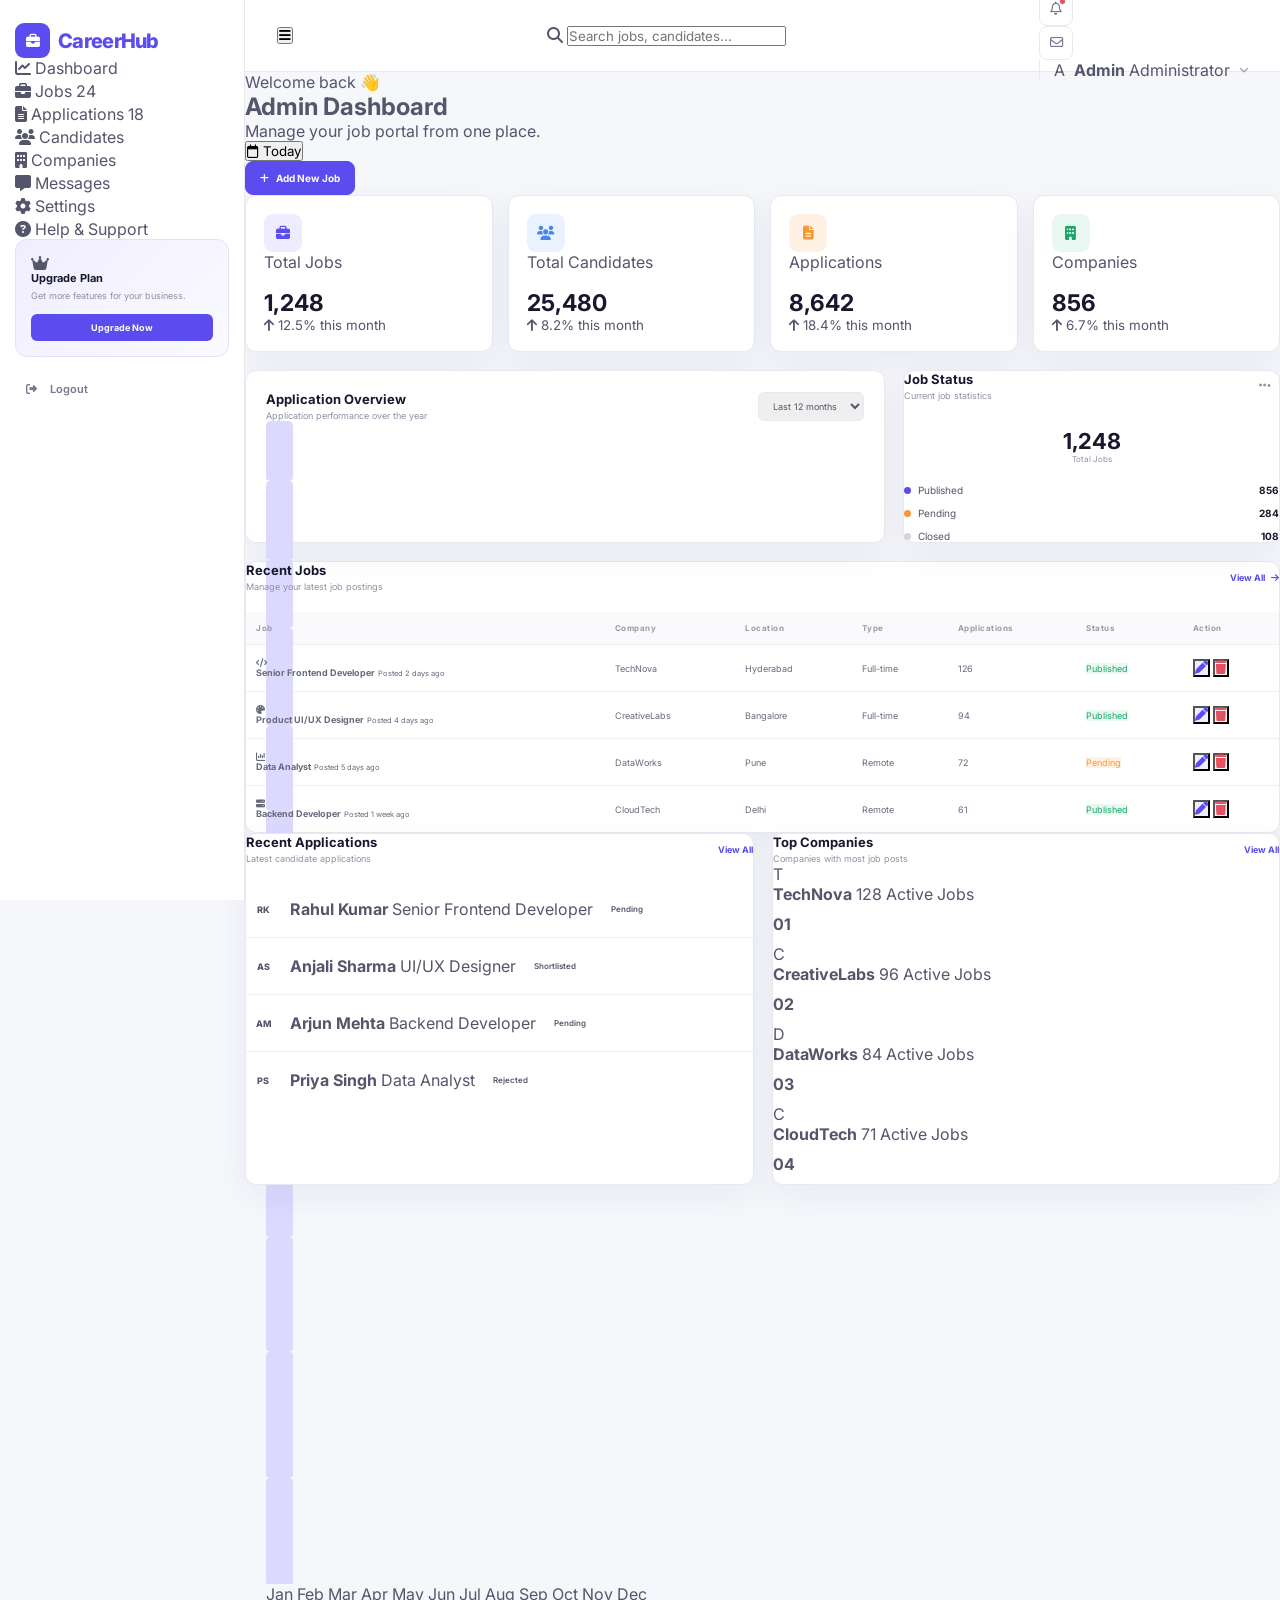
==== commit 780a97ab: "Update index.html Ok" ====
--- a/admin/index.html
+++ b/admin/index.html
@@ -1,21 +1,27 @@
-<!DOCTYPE html>
-<html lang="en">
 <head>
     <meta charset="UTF-8">
     <meta name="viewport" content="width=device-width, initial-scale=1.0">
 
     <title>CareerHub - Admin Panel</title>
 
+    <!-- Admin CSS -->
     <link rel="stylesheet" href="./admin.css">
 
+    <!-- Google Font -->
     <link rel="preconnect" href="https://fonts.googleapis.com">
     <link rel="preconnect" href="https://fonts.gstatic.com" crossorigin>
-    <link href="https://fonts.googleapis.com/css2?family=Inter:wght@400;500;600;700;800&display=swap" rel="stylesheet">
-
+
+    <link
+        href="https://fonts.googleapis.com/css2?family=Inter:wght@400;500;600;700;800&display=swap"
+        rel="stylesheet"
+    >
+
+    <!-- Font Awesome -->
     <link
         rel="stylesheet"
-        href="https://cdnjs.cloudflare.com/ajax/libs/font-awesome/6.5.2/css/all.min.css"
-    >
+        href="https://cdnjs.cloudflare.com/ajax/libs/font-awesome/6.5.2/css/all.min.css" >
+
+    
 </head>
 
 <body>
